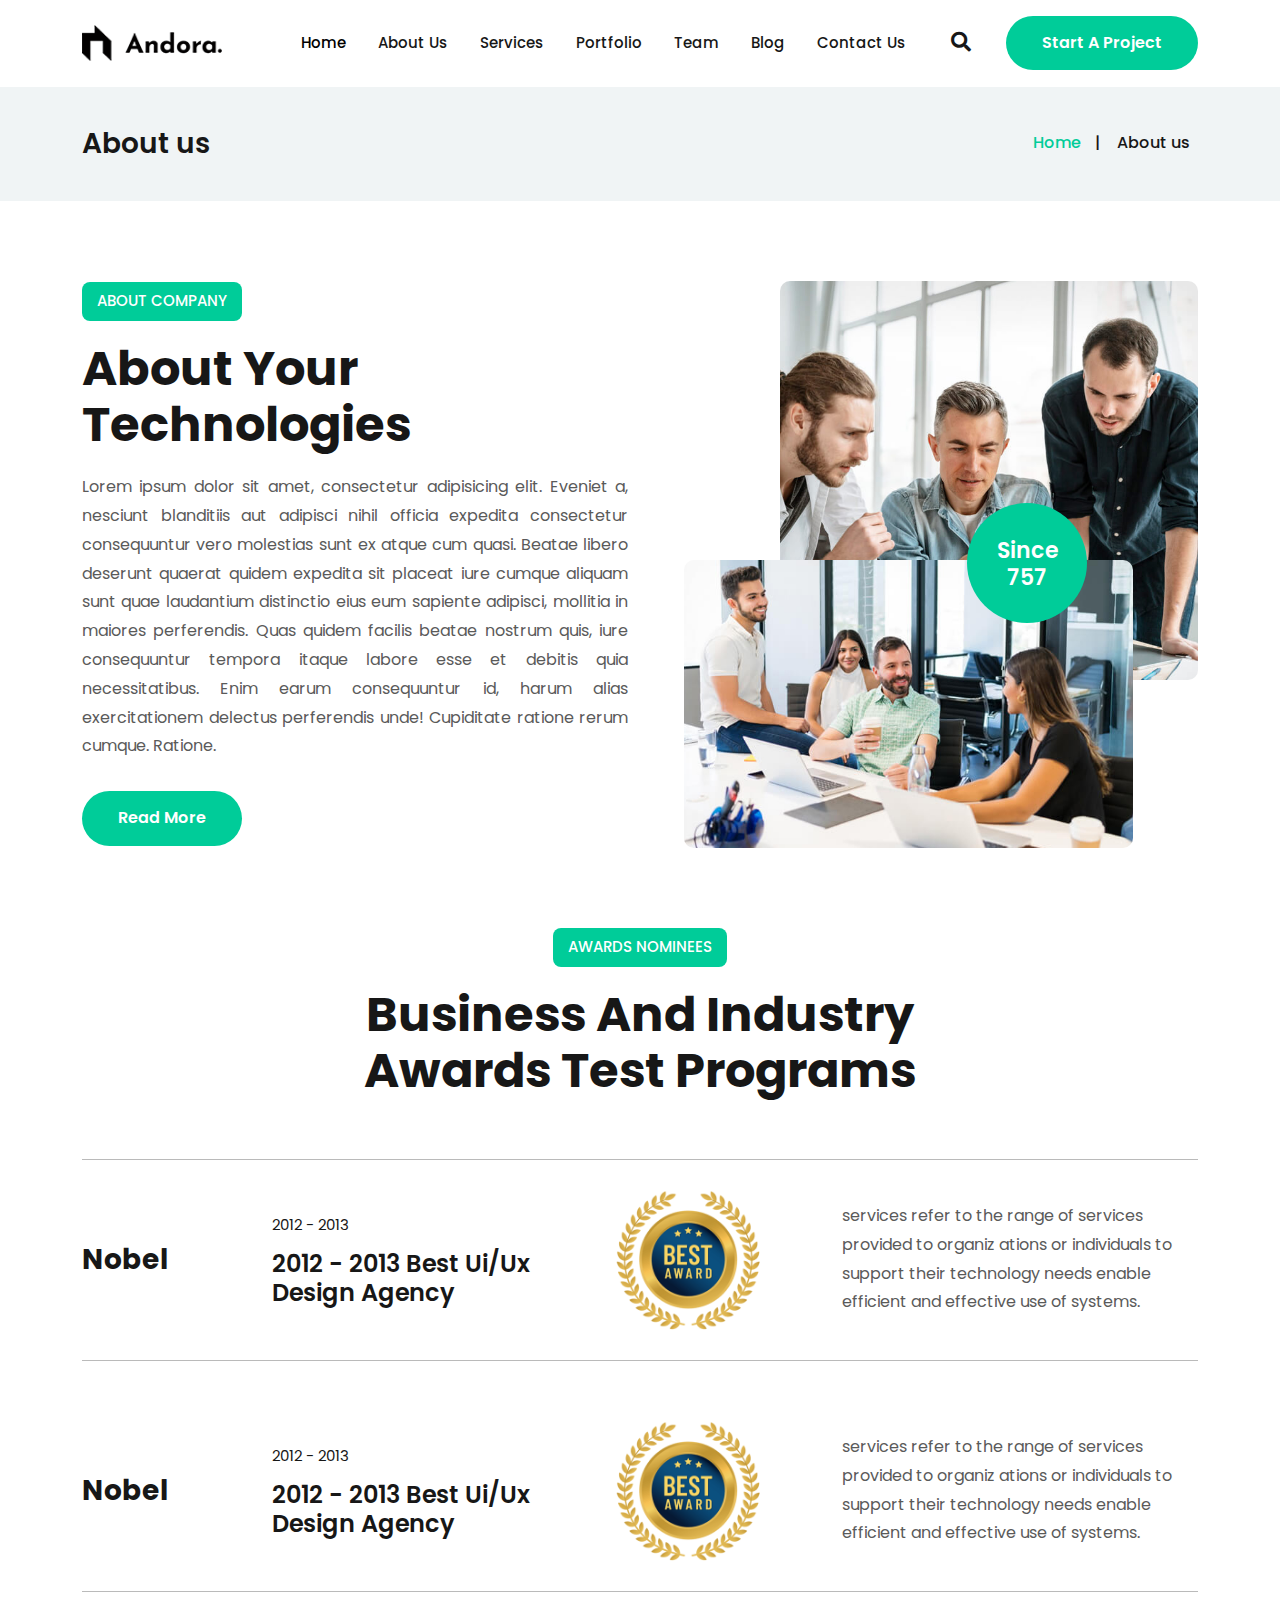
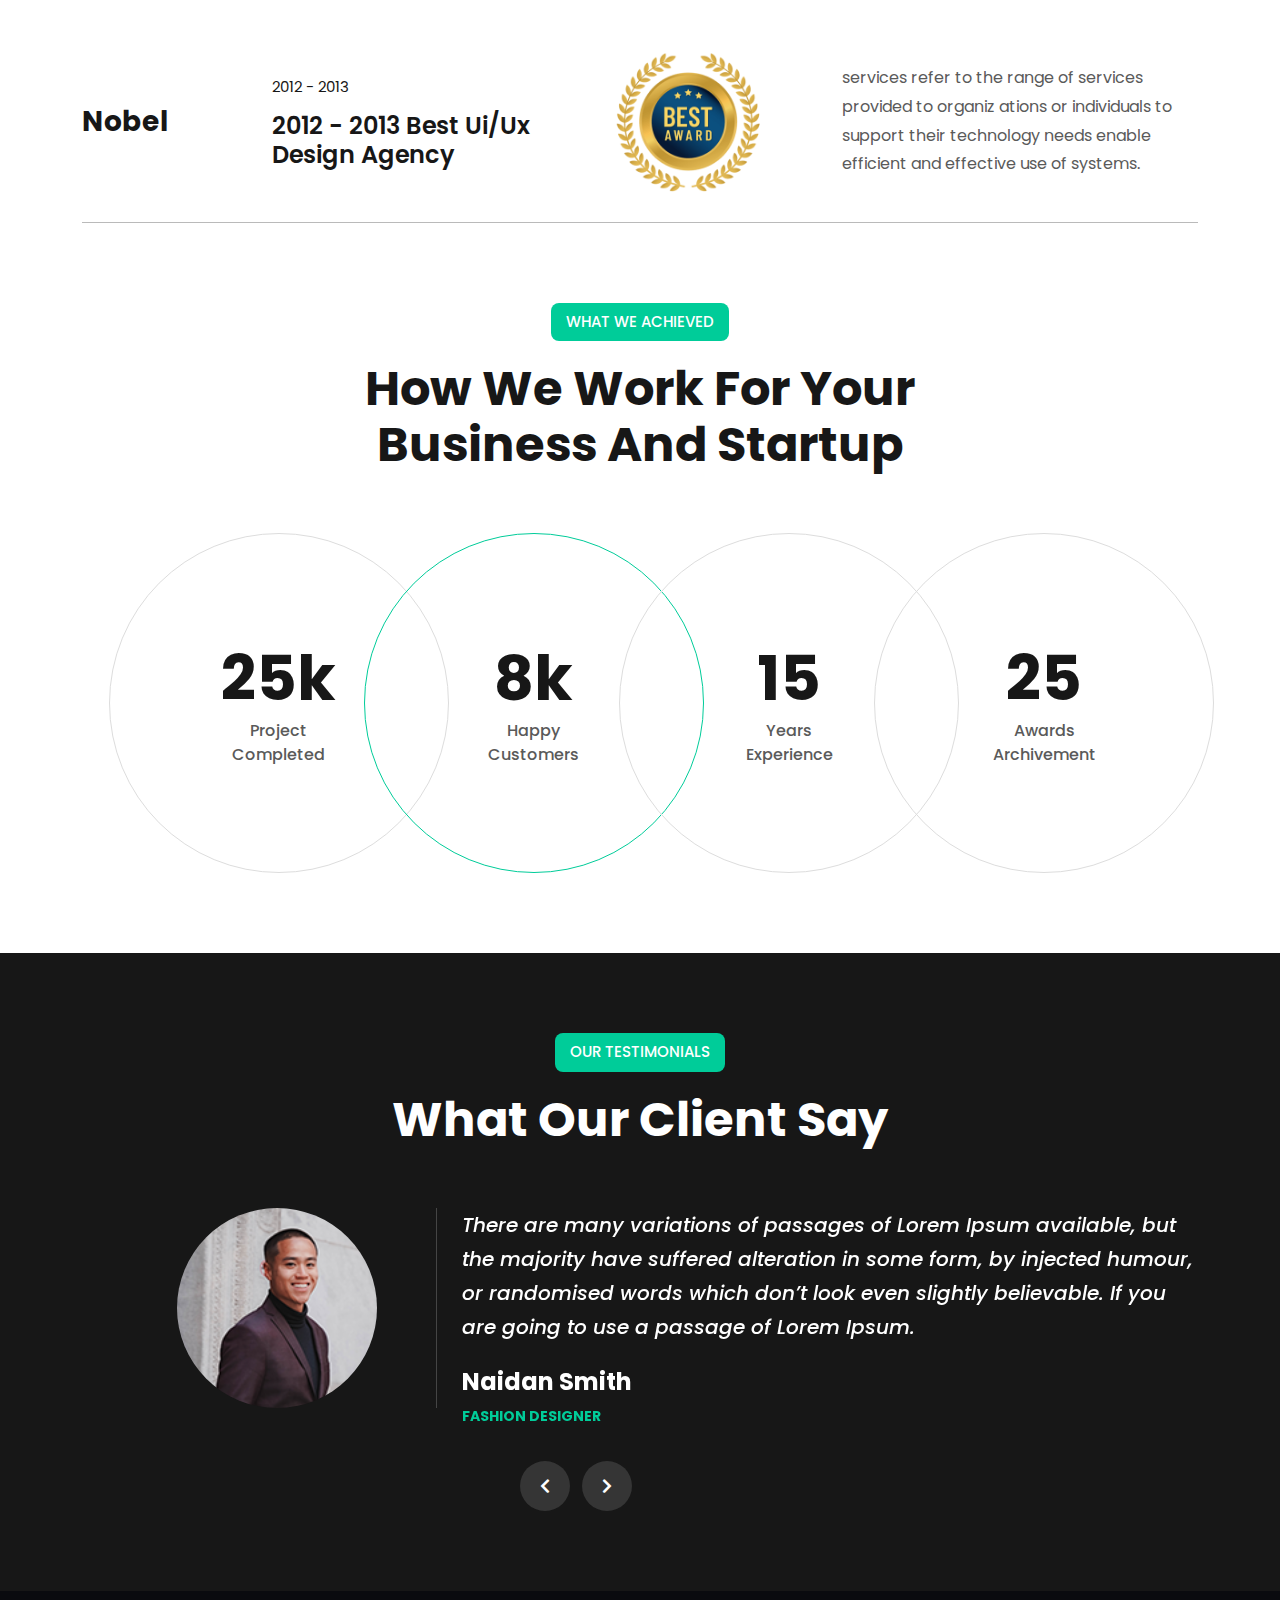
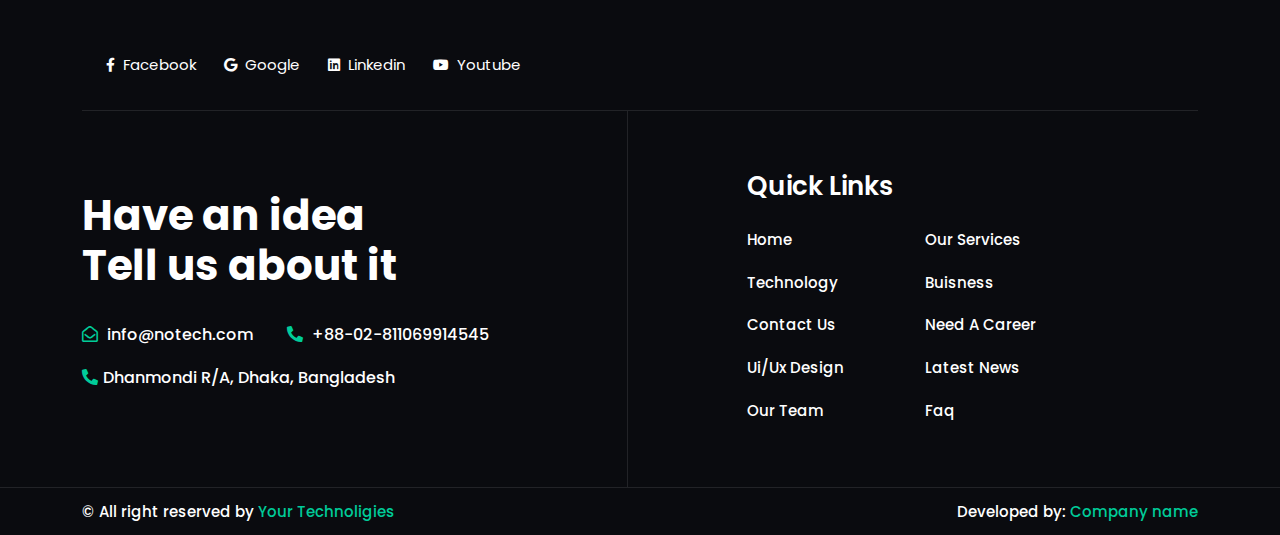
==== about-us.html @ 856876b9 "inner pages" ====
<!doctype html>
<html lang="en">

<head>
  <meta charset="UTF-8">
  <meta http-equiv="X-UA-Compatible" content="IE=edge">
  <title>Software Comapny</title>
  <meta name="description" content="Software Comapny">
  <meta name="viewport" content="width=device-width, initial-scale=1, minimum-scale=1.0">

  <link rel="shortcut icon" type="image/x-icon" href="assets/">
  <!-- Place favicon.ico in the root directory -->

  <!-- CSS here -->
  <link rel="stylesheet" href="assets/css/bootstrap.min.css">
  <link rel="stylesheet" href="assets/fontawsome/css/all.min.css">
  <link rel="stylesheet" href="assets/fontawsome/css/fontawesome.min.css">
  <link rel="stylesheet" href="assets/css/slick.css">
  <link rel="stylesheet" href="assets/css/animate.min.css">
  <link rel="stylesheet" href="assets/css/fonts.css">
  <link rel="stylesheet" href="assets/css/aos.css">
  <link rel="stylesheet" href="assets/css/style.css">
  <link rel="stylesheet" href="assets/css/responsive.css">
</head>

<body>
  <!-- Header area start -->
  <div id="header-fixed-height"></div>
  <header class="header_area" id="sticky-header">
    <nav class="navbar navbar-expand-lg d-none d-xl-block">
      <div class="container">
        <a class="navbar-brand" href="index.html">
          <img src="assets/img/logo.png" alt="logo" width="140">
        </a>
        <button class="navbar-toggler" type="button" data-bs-toggle="collapse" data-bs-target="#navbarSupportedContent"
          aria-controls="navbarSupportedContent" aria-expanded="false" aria-label="Toggle navigation">
          <span class="navbar-toggler-icon"></span>
        </button>
        <div class="collapse navbar-collapse" id="navbarSupportedContent">
          <ul class="navbar-nav ms-auto mb-2 mb-lg-0 me-4">
            <li class="nav-item">
              <a class="nav-link active" aria-current="page" href="index.html">Home</a>
            </li>
            <!-- <li class="nav-item">
              <a class="nav-link" href="#">Pages <i class="fas fa-angle-down"></i></a>
              <ul class="list-unstyled sub-dropdown-menu">
                <li><a href="about.html">About Us</a></li>
                <li><a href="">Our Services</a></li>
                <li><a href="">Our Team</a></li>
                <li><a href="">Our Process</a></li>
                <li>
                  <a href="">Sub Menu <i class="fas fa-angle-right float-end"></i></a>
                  <ul class="list-unstyled sub-dropdown-menu">
                    <li><a href="">Menu One</a></li>
                    <li>
                      <a href="">Menu Two <i class="fas fa-angle-right float-end"></i></a>
                      <ul class="list-unstyled sub-dropdown-menu">
                        <li><a href="">Menu Three</a></li>
                        <li><a href="">Menu Four</a></li>
                      </ul>
                    </li>
                  </ul>
                </li>
                <li><a href="">Pricing Plan</a></li>
                <li><a href="">FAQ</a></li>
                <li><a href="">404</a></li>
              </ul>
            </li> -->
            <li class="nav-item">
              <a class="nav-link" href="about-us.html">About Us</a>
            </li>
            <li class="nav-item">
              <a class="nav-link" href="services.html">Services</a>
            </li>
            <li class="nav-item">
              <a class="nav-link" href="portfolio.html">Portfolio</a>
            </li>
            <li class="nav-item">
              <a class="nav-link" href="team.html">Team</a>
            </li>
            <li class="nav-item">
              <a class="nav-link" href="blog.html">Blog</a>
            </li>
            <li class="nav-item">
              <a class="nav-link" href="contact-us.html">Contact Us</a>
            </li>
          </ul>
          <div class="right-info d-flex align-items-center">
            <div class="search">
              <i class="fas fa-search main-icon"></i>
              <div class="search-field">
                <div class="container position-relative">
                  <form action="#">
                    <div class="input-groups">
                      <input type="text" placeholder="Search...">
                      <button type="submit" class="submit-btn">
                        <i class="fas fa-search sub-icon"></i>
                      </button>
                    </div>
                  </form>
                  <button type="button" class="close-btn">
                    <i class="fas fa-times"></i>
                  </button>
                </div>
              </div>
            </div>
            <a href="contact-us.html" class="common--button mt-0">Start A Project</a>
          </div>
        </div>
      </div>
    </nav>
    <!-- mobile navbar part start -->
    <div class="mobile-menu d-block d-xl-none">
      <div class="mobile-topbar">
        <div class="container">
          <div class="d-flex justify-content-between align-items-center">
            <div class="logo">
              <img src="assets/img/logo.png" alt="logo" width="100">
            </div>
            <div class="bars">
              <i class="fas fa-bars"></i>
            </div>
          </div>
        </div>
      </div>
      <div class="mobile-menu-overlay"></div>
      <div class="mobile-menu-main">
        <div class="close-m-menu"><i class="fas fa-times"></i></div>
        <div class="menu-body">
          <div class="menu-list">
            <ul class="list-unstyled">
              <li class="sub-menu">
                <a href="#">Home</a>
              </li>
              <li class="sub-menu">
                <a href="#">About Us</a>
              </li>
              <li class="sub-menu"><a href="#">Pages <i class="fas fa-sort-down float-end"></i></a>
                <ul class="list-unstyled">
                  <li><a href="">Recipe Menu</a></li>
                  <li><a href="">Reservation Form</a></li>
                  <li><a href="">History</a></li>
                  <li><a href="">Team</a></li>
                  <li><a href="">FAQ</a></li>
                </ul>
              </li>
              <li class="sub-menu"><a href="#">Shop <i class="fas fa-sort-down float-end"></i></a>
                <ul class="list-unstyled">
                  <li><a href="">Shop List</a></li>
                  <li><a href="">Shop Sidebar</a></li>
                  <li><a href="">Shop Details</a></li>
                  <li><a href="">Shop Cart</a></li>
                  <li><a href="">Shop Checkout</a></li>
                </ul>
              </li>
              <li class="sub-menu"><a href="#">Contact</a>
              </li>
            </ul>
          </div>
        </div>
      </div>
    </div>
    <!-- mobile navbar part end -->
  </header>
  <!-- Header area end -->

  <!-- main area start -->
  <main>
    <!-- bread_crumb part start -->
    <section class="bread_crumb">
      <div class="container">
        <div class="faq_content">
          <div class="row">
            <div class="col-md-7 align-self-center">
              <h3>About us</h3>
            </div>
            <div class="col-md-5 align-self-center text-md-end">
              <ul class="list-unstyled">
                <li><a href="index.html">Home</a></li>
                <li>About us</li>
              </ul>
            </div>
          </div>
        </div>
      </div>
    </section>
    <!-- bread_crumb part end -->
    <section class="about_us_page">
      <!-- about part start -->
      <div class="about">
        <div class="container">
          <div class="row">
            <div class="col-lg-6 align-self-center">
              <div class="about--text">
                <span class="common--subtitle">ABOUT COMPANY</span>
                <h2 class="common--title">About Your Technologies

                </h2>
                <p class="about--description">
                  Lorem ipsum dolor sit amet, consectetur adipisicing elit. Eveniet a, nesciunt blanditiis aut adipisci
                  nihil officia expedita consectetur consequuntur vero molestias sunt ex atque cum quasi. Beatae libero
                  deserunt quaerat quidem expedita sit placeat iure cumque aliquam sunt quae laudantium distinctio eius
                  eum sapiente adipisci, mollitia in maiores perferendis. Quas quidem facilis beatae nostrum quis, iure
                  consequuntur tempora itaque labore esse et debitis quia necessitatibus. Enim earum consequuntur id,
                  harum alias exercitationem delectus perferendis unde! Cupiditate ratione rerum cumque. Ratione.
                </p>

                <a href="" class="common--button">Read More</a>
              </div>
            </div>
            <div class="col-lg-6">
              <div class="about--image">
                <div class="about--image--big">
                  <img src="assets/img/about-big-image.jpg" alt="about-big-image" class="img-fluid w-100">
                </div>
                <div class="about--image--sm position-relative">
                  <img src="assets/img/about-sm-image.jpg" alt="about-sm-image" class="img-fluid w-100">
                  <div class="about--since position-absolute">
                    <h4>Since
                      <span class="counter d-block">2021</span></h4>
                  </div>
                </div>
              </div>
            </div>
          </div>
        </div>
      </div>
      <!-- about part end -->

      <!-- awards part start -->
      <div class="awards">
        <div class="container">
          <div class="row">
            <div class="col-lg-7 mx-auto">
              <div class="services--title text-center">
                <span class="common--subtitle">AWARDS NOMINEES
                </span>
                <h2 class="common--title">Business And Industry Awards Test Programs
                </h2>
              </div>
            </div>
          </div>
          <div class="awards--main">
            <div class="awards--item">
              <a href="" class="d-block w-100">
                <div class="row">
                  <div class="col-lg-2 align-self-center">
                    <div class="awards--title">
                      <h3>Nobel</h3>
                    </div>
                  </div>
                  <div class="col-lg-3 align-self-center">
                    <div class="awards--date">
                      <span>2012 - 2013</span>
                      <h4>2012 - 2013
                        Best Ui/Ux Design Agency</h4>
                    </div>
                  </div>
                  <div class="col-lg-3 align-self-center">
                    <div class="awards--logo text-center">
                      <img src="assets/img/aw-1.png" alt="aw-1">
                    </div>
                  </div>
                  <div class="col-lg-4 align-self-center">
                    <div class="awards--description">
                      <p>services refer to the range of services provided to organiz ations or individuals to support
                        their
                        technology needs enable efficient and effective use of systems.</p>
                    </div>
                  </div>
                </div>
              </a>
            </div>
            <div class="awards--item">
              <a href="" class="d-block w-100">
                <div class="row">
                  <div class="col-lg-2 align-self-center">
                    <div class="awards--title">
                      <h3>Nobel</h3>
                    </div>
                  </div>
                  <div class="col-lg-3 align-self-center">
                    <div class="awards--date">
                      <span>2012 - 2013</span>
                      <h4>2012 - 2013
                        Best Ui/Ux Design Agency</h4>
                    </div>
                  </div>
                  <div class="col-lg-3 align-self-center">
                    <div class="awards--logo text-center">
                      <img src="assets/img/aw-1.png" alt="aw-1">
                    </div>
                  </div>
                  <div class="col-lg-4 align-self-center">
                    <div class="awards--description">
                      <p>services refer to the range of services provided to organiz ations or individuals to support
                        their
                        technology needs enable efficient and effective use of systems.</p>
                    </div>
                  </div>
                </div>
              </a>
            </div>
            <div class="awards--item">
              <a href="" class="d-block w-100">
                <div class="row">
                  <div class="col-lg-2 align-self-center">
                    <div class="awards--title">
                      <h3>Nobel</h3>
                    </div>
                  </div>
                  <div class="col-lg-3 align-self-center">
                    <div class="awards--date">
                      <span>2012 - 2013</span>
                      <h4>2012 - 2013
                        Best Ui/Ux Design Agency</h4>
                    </div>
                  </div>
                  <div class="col-lg-3 align-self-center">
                    <div class="awards--logo text-center">
                      <img src="assets/img/aw-1.png" alt="aw-1">
                    </div>
                  </div>
                  <div class="col-lg-4 align-self-center">
                    <div class="awards--description">
                      <p>services refer to the range of services provided to organiz ations or individuals to support
                        their
                        technology needs enable efficient and effective use of systems.</p>
                    </div>
                  </div>
                </div>
              </a>
            </div>
          </div>
        </div>
      </div>
      <!-- awards part end -->
      <!-- achievement part start -->
      <div class="achievement">
        <div class="container">
          <div class="row">
            <div class="col-lg-8 mx-auto">
              <div class="services--title text-center">
                <span class="common--subtitle">WHAT WE ACHIEVED
                </span>
                <h2 class="common--title">How We Work For Your Business And Startup
                </h2>
              </div>
            </div>
          </div>
          <div class="achievement--main">
            <div class="row">
              <div class="col-lg-11 mx-auto">
                <div class="row g-0">
                  <div class="col-lg-3">
                    <div class="achievement--item text-center">
                      <h3><span class="counter">25</span>k</h3>
                      <p class="text-center">
                        Project <span class="d-block">Completed</span>
                      </p>
                    </div>
                  </div>
                  <div class="col-lg-3">
                    <div class="achievement--item achievement--item--2 text-center">
                      <h3><span class="counter">8</span>k</h3>
                      <p class="text-center">
                        Happy <span class="d-block">Customers</span>
                      </p>
                    </div>
                  </div>
                  <div class="col-lg-3">
                    <div class="achievement--item text-center">
                      <h3><span class="counter">15</span></h3>
                      <p class="text-center">
                        Years <span class="d-block">Experience</span>
                      </p>
                    </div>
                  </div>
                  <div class="col-lg-3">
                    <div class="achievement--item text-center">
                      <h3><span class="counter">25</span></h3>
                      <p class="text-center">
                        Awards <span class="d-block">Archivement</span>
                      </p>
                    </div>
                  </div>
                </div>
              </div>
            </div>
          </div>
        </div>
      </div>
      <!-- achievement part end -->
      <!-- testimonial part start -->
      <div class="testimonial">
        <div class="testimonial--bg">
          <div class="container">
            <div class="row">
              <div class="col-lg-8 mx-auto">
                <div class="services--title text-center">
                  <span class="common--subtitle">OUR TESTIMONIALS
                  </span>
                  <h2 class="common--title text-white">What Our Client Say
                  </h2>
                </div>
              </div>
            </div>
            <div class="testimonial--main">
              <div class="testimonial--slider">
                <div class="slider--item">
                  <div class="row">
                    <div class="col-lg-3 ms-auto">
                      <div class="testimonial--image">
                        <img src="assets/img/testi-2.png" alt="testi-2" class="img-fluid w-100">
                      </div>
                    </div>
                    <div class="col-lg-8">
                      <div class="testimonial--text">
                        <p>There are many variations of passages of Lorem Ipsum available, but the majority have
                          suffered
                          alteration in some form, by injected humour, or randomised words which don’t look even
                          slightly
                          believable. If you are going to use a passage of Lorem Ipsum.</p>
                        <h4>Naidan Smith</h4>
                        <span>FASHION DESIGNER</span>
                      </div>
                    </div>
                  </div>
                </div>
                <div class="slider--item">
                  <div class="row">
                    <div class="col-lg-3 ms-auto">
                      <div class="testimonial--image">
                        <img src="assets/img/testi-2.png" alt="testi-2" class="img-fluid w-100">
                      </div>
                    </div>
                    <div class="col-lg-8">
                      <div class="testimonial--text">
                        <p>There are many variations of passages of Lorem Ipsum available, but the majority have
                          suffered
                          alteration in some form, by injected humour, or randomised words which don’t look even
                          slightly
                          believable. If you are going to use a passage of Lorem Ipsum.</p>
                        <h4>Naidan Smith</h4>
                        <span>FASHION DESIGNER</span>
                      </div>
                    </div>
                  </div>
                </div>
              </div>
            </div>
          </div>
        </div>
      </div>
      <!-- testimonial part end -->

    </section>
  </main>
  <!-- main area end -->

  <!-- scroll top area start -->
  <button class="scroll-to-top">
    <i class="fas fa-angle-up"></i>
  </button>
  <!-- scroll top area end -->
  <a id="button"><i class="fas fa-angle-up"></i></a>

  <!-- footer area start -->
  <footer>
    <div class="footer--bg">
      <div class="container">
        <div class="footer--top">
          <div class="row">
            <div class="col-lg-12 align-self-center">
              <div class="social--links text-start">
                <ul>
                  <li><a href=""><i class="fab fa-facebook-f"></i> Facebook</a></li>
                  <li><a href=""><i class="fab fa-google"></i> Google</a></li>
                  <li><a href=""><i class="fab fa-linkedin"></i> Linkedin</a></li>
                  <li><a href=""><i class="fab fa-youtube"></i> Youtube</a></li>
                </ul>
              </div>
            </div>
          </div>
        </div>
        <div class="footer--main--content">
          <div class="row">
            <div class="col-lg-6">
              <div class="footer--about">
                <h4>Have an idea
                </h4>
                <h4>Tell us about it</h4>
                <ul class="list-unstyled">
                  <li><a href="mailto:Info@Peacefulqode.com"><i class="far fa-envelope-open"></i>
                      info@notech.com</a></li>
                  <li>
                    <a href="tel:+88-02-8110699"><i class="fas fa-phone-alt"></i> +88-02-811069914545</a>
                  </li>
                  <li>
                    <i class="fas fa-phone-alt"></i>Dhanmondi R/A, Dhaka, Bangladesh
                  </li>
                </ul>
              </div>
            </div>
            <div class="col-lg-4 mx-auto">
              <div class="footer--links">
                <h4 class="footer--title">Quick Links</h4>
                <ul class="list-unstyled">
                  <li><a href="">Home</a></li>
                  <li><a href="">Our Services</a></li>
                  <li><a href="">Technology</a></li>
                  <li><a href="">Buisness</a></li>
                  <li><a href="">Contact Us</a></li>
                  <li><a href="">Need A Career</a></li>
                  <li><a href="">Ui/Ux Design</a></li>
                  <li><a href="">Latest News</a></li>
                  <li><a href="">Our Team</a></li>
                  <li><a href="">Faq</a></li>
                </ul>
              </div>
            </div>
          </div>
        </div>

      </div>
      <div class="footer--btm">
        <div class="container">
          <div class="row">
            <div class="col-lg-6">
              <div class="text">
                <p>&copy; All right reserved by <a href="">Your Technoligies</a>
                </p>
              </div>
            </div>
            <div class="col-lg-6">
              <div class="text text-end">
                <p>Developed by: <a href="">Company name</a>
                </p>
              </div>
            </div>
          </div>
        </div>
      </div>
    </div>
  </footer>
  <!-- footer area end -->

  <!-- JS here -->
  <script src="assets/js/vendor/jquery-1.12.4.min.js"></script>
  <script src="assets/js/bootstrap.bundle.min.js"></script>
  <script src="assets/js/slick.min.js"></script>
  <script src="assets/js/aos.js"></script>
  <script src="assets/js/slick-animation.min.js"></script>
  <script src="assets/js/jquery.counterup.min.js"></script>
  <script src="assets/js/waypoints.min.js"></script>
  <script src="assets/js/anime.min.js"></script>
  <script src="assets/js/script.js"></script>
</body>

</html>
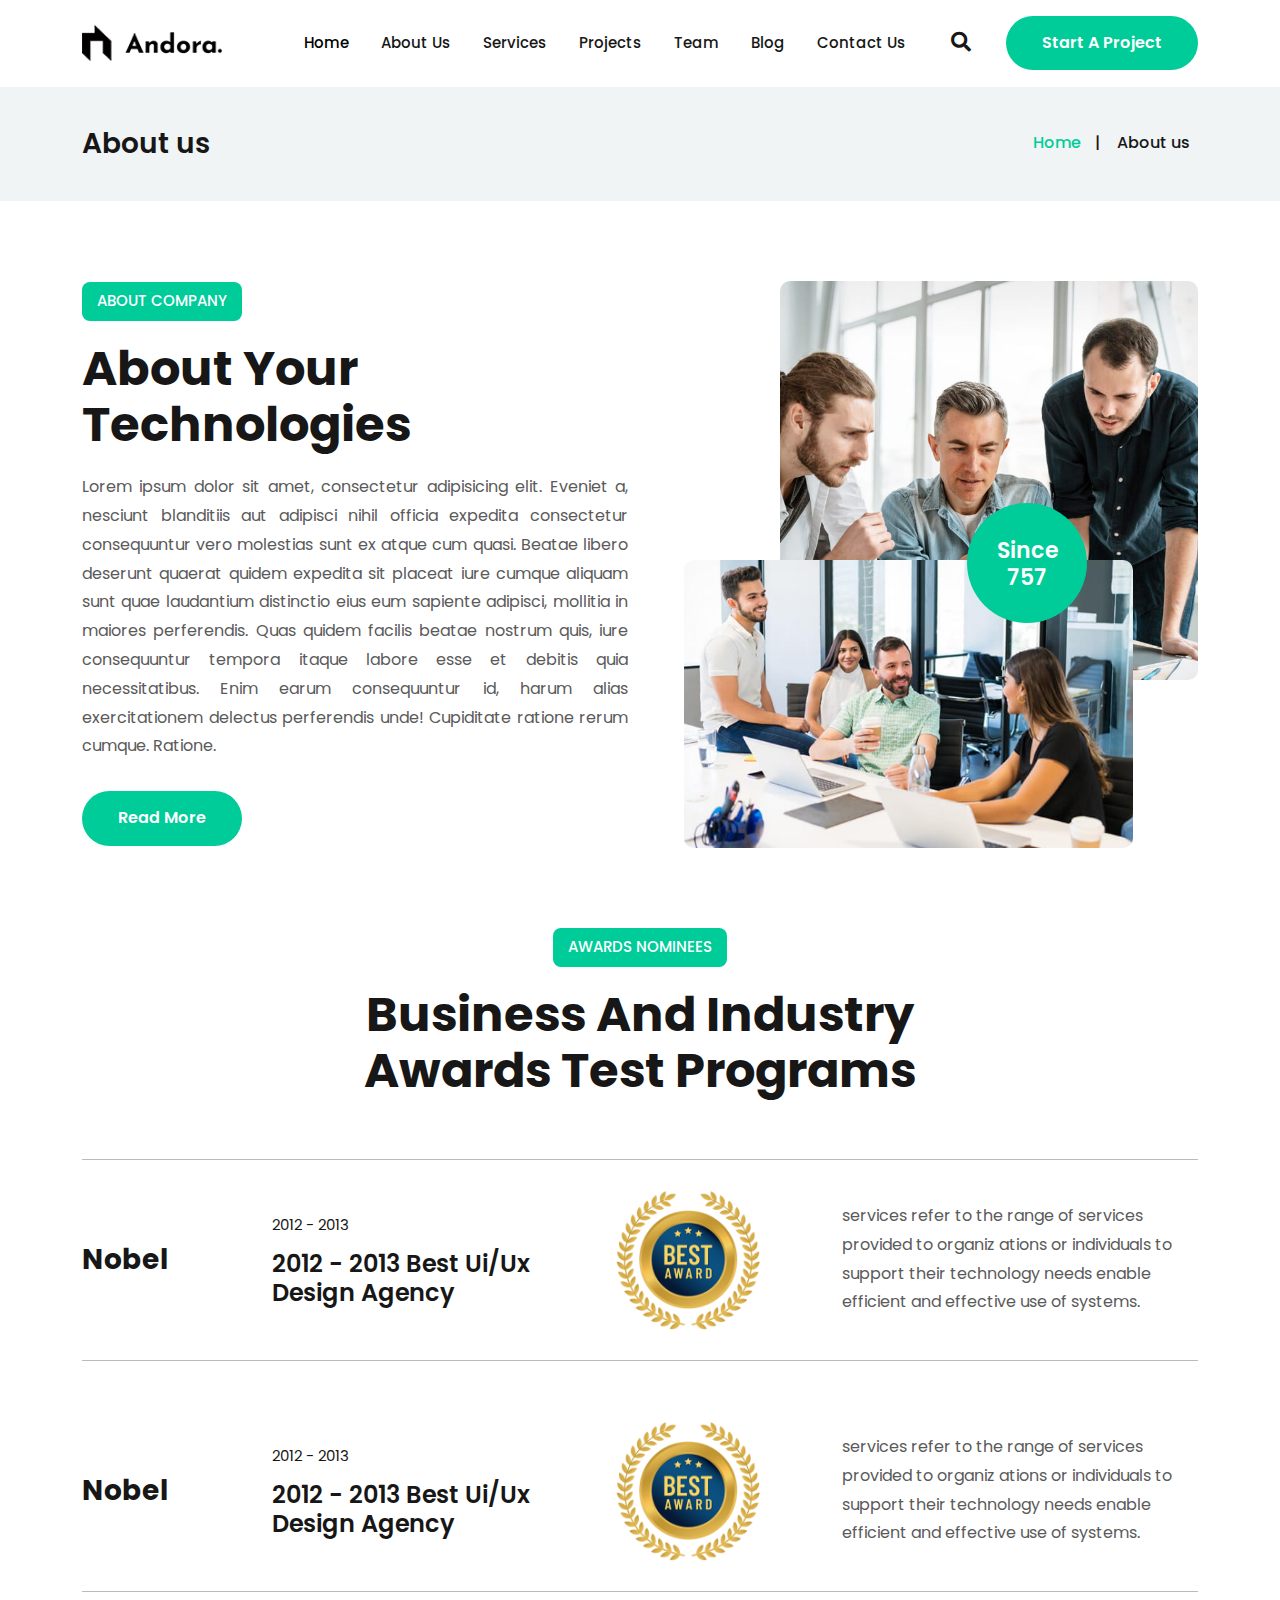
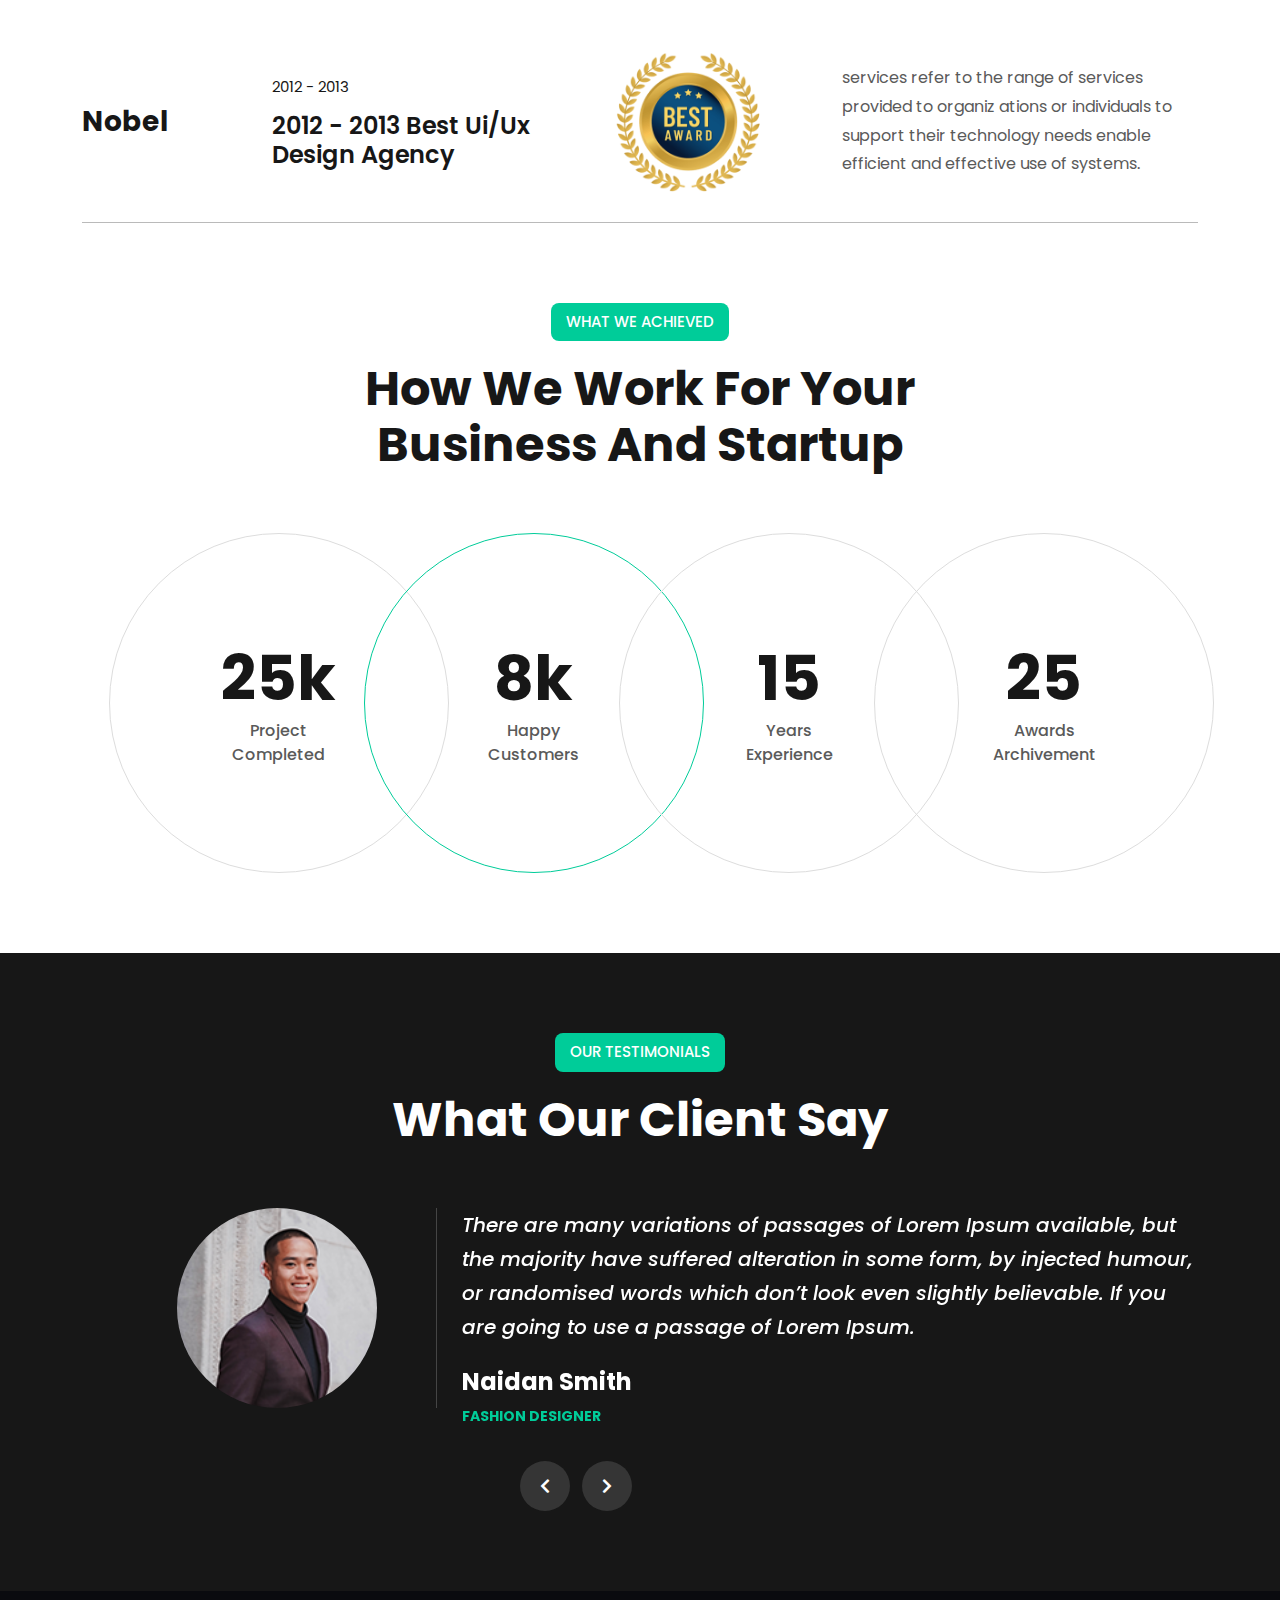
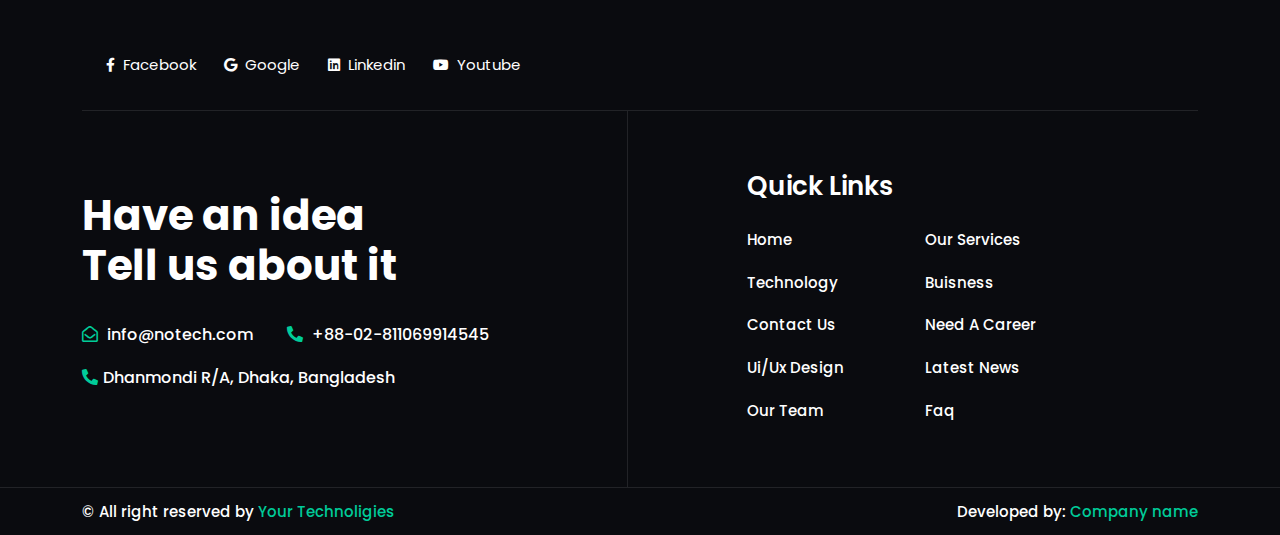
==== commit 832d927b: "R" ====
--- a/about-us.html
+++ b/about-us.html
@@ -73,7 +73,7 @@
               <a class="nav-link" href="services.html">Services</a>
             </li>
             <li class="nav-item">
-              <a class="nav-link" href="portfolio.html">Portfolio</a>
+              <a class="nav-link" href="projects.html">Projects</a>
             </li>
             <li class="nav-item">
               <a class="nav-link" href="team.html">Team</a>
--- a/assets/css/style.css
+++ b/assets/css/style.css
@@ -251,6 +251,7 @@
 	color: var(--black);
 	transition: all 0.3s ease 0s;
 	line-height: 86px;
+	text-transform: capitalize;
 }
 
 nav .container .navbar-nav li a:hover {
@@ -658,7 +659,7 @@
 }
 
 .banner .banner--item .banner--overlay .banner--content {
-	padding: 340px 0;
+	padding: 248px 0;
 }
 
 .banner .banner--item .banner--overlay .banner--content .banner--title {
@@ -1448,12 +1449,16 @@
 	width: 5px;
 	height: 5px;
 	border-radius: 50%;
-	background-color: #929292;
+	background-color: var(--background);
 	content: "";
 }
 
 .news--item .news--text .dates ul li {
-	color: #515151;
+	color: var(--black);
+}
+
+.news--item .news--text .dates ul li a {
+	color: var(--black);
 }
 
 .news--item .news--text .dates ul li:first-child::before {
@@ -1477,7 +1482,7 @@
 }
 
 .news--item .news--text .learn--more {
-	border-top: 1px solid #ddd;
+	border-top: 1px solid var(--border);
 	padding-top: 24px;
 }
 
@@ -2105,9 +2110,10 @@
 }
 
 /* team area */
-.our_team{
+.our_team {
 	margin-top: 80px;
 }
+
 .team_member_item {
 	height: 434px;
 	overflow: hidden;
@@ -2158,9 +2164,10 @@
 }
 
 /* about us page area */
-.about_us_page{
+.about_us_page {
 	margin-bottom: -80px;
 }
+
 /*=============================
 	Footer area end
 ===============================*/
@@ -2346,4 +2353,74 @@
 	bottom: 30px;
 }
 
-/* back to top button end */+/* back to top button end */
+/* projects list area start */
+.projects_list_area {
+	padding-top: 80px;
+}
+
+.projects_list_area .nav-link {
+	display: inline-block;
+	padding: 12px 24px;
+	font-size: 15px;
+	font-weight: 600;
+	background: var(--white);
+	color: var(--black);
+	border-radius: 3px;
+	margin: 0 5px;
+	cursor: pointer;
+	box-shadow: 0 2px 3px 2px #e3e3e3;
+	position: relative;
+}
+
+.projects_list_area .nav-link::after {
+	position: absolute;
+	bottom: -8px;
+	left: 50%;
+	transform: translateX(-50%) rotate(45deg);
+	width: 16px;
+	height: 16px;
+	background-color: transparent;
+	content: "";
+}
+
+.projects_list_area .nav-link.active {
+	background: var(--primary) !important;
+}
+
+.projects_list_area .nav-link.active::after {
+	background: var(--primary);
+}
+
+.projects_list_area .project_item {
+	box-shadow: 0 1px 4px #dbdbdb;
+	background: #fff;
+	padding: 10px;
+	width: 100%;
+}
+
+.projects_list_area .project_item .image {
+	overflow: hidden;
+}
+
+.projects_list_area .project_item .image img {
+	transition: var(--transision);
+}
+
+.projects_list_area .project_item .text {
+	padding: 24px 0;
+	padding-bottom: 15px;
+}
+
+.projects_list_area .project_item .text .title {
+	font-size: 20px;
+	font-weight: 600;
+	color: var(--black);
+	line-height: 32px;
+}
+
+.projects_list_area .project_item:hover .image img {
+	transform: scale(1.1);
+}
+
+/* projects list area end */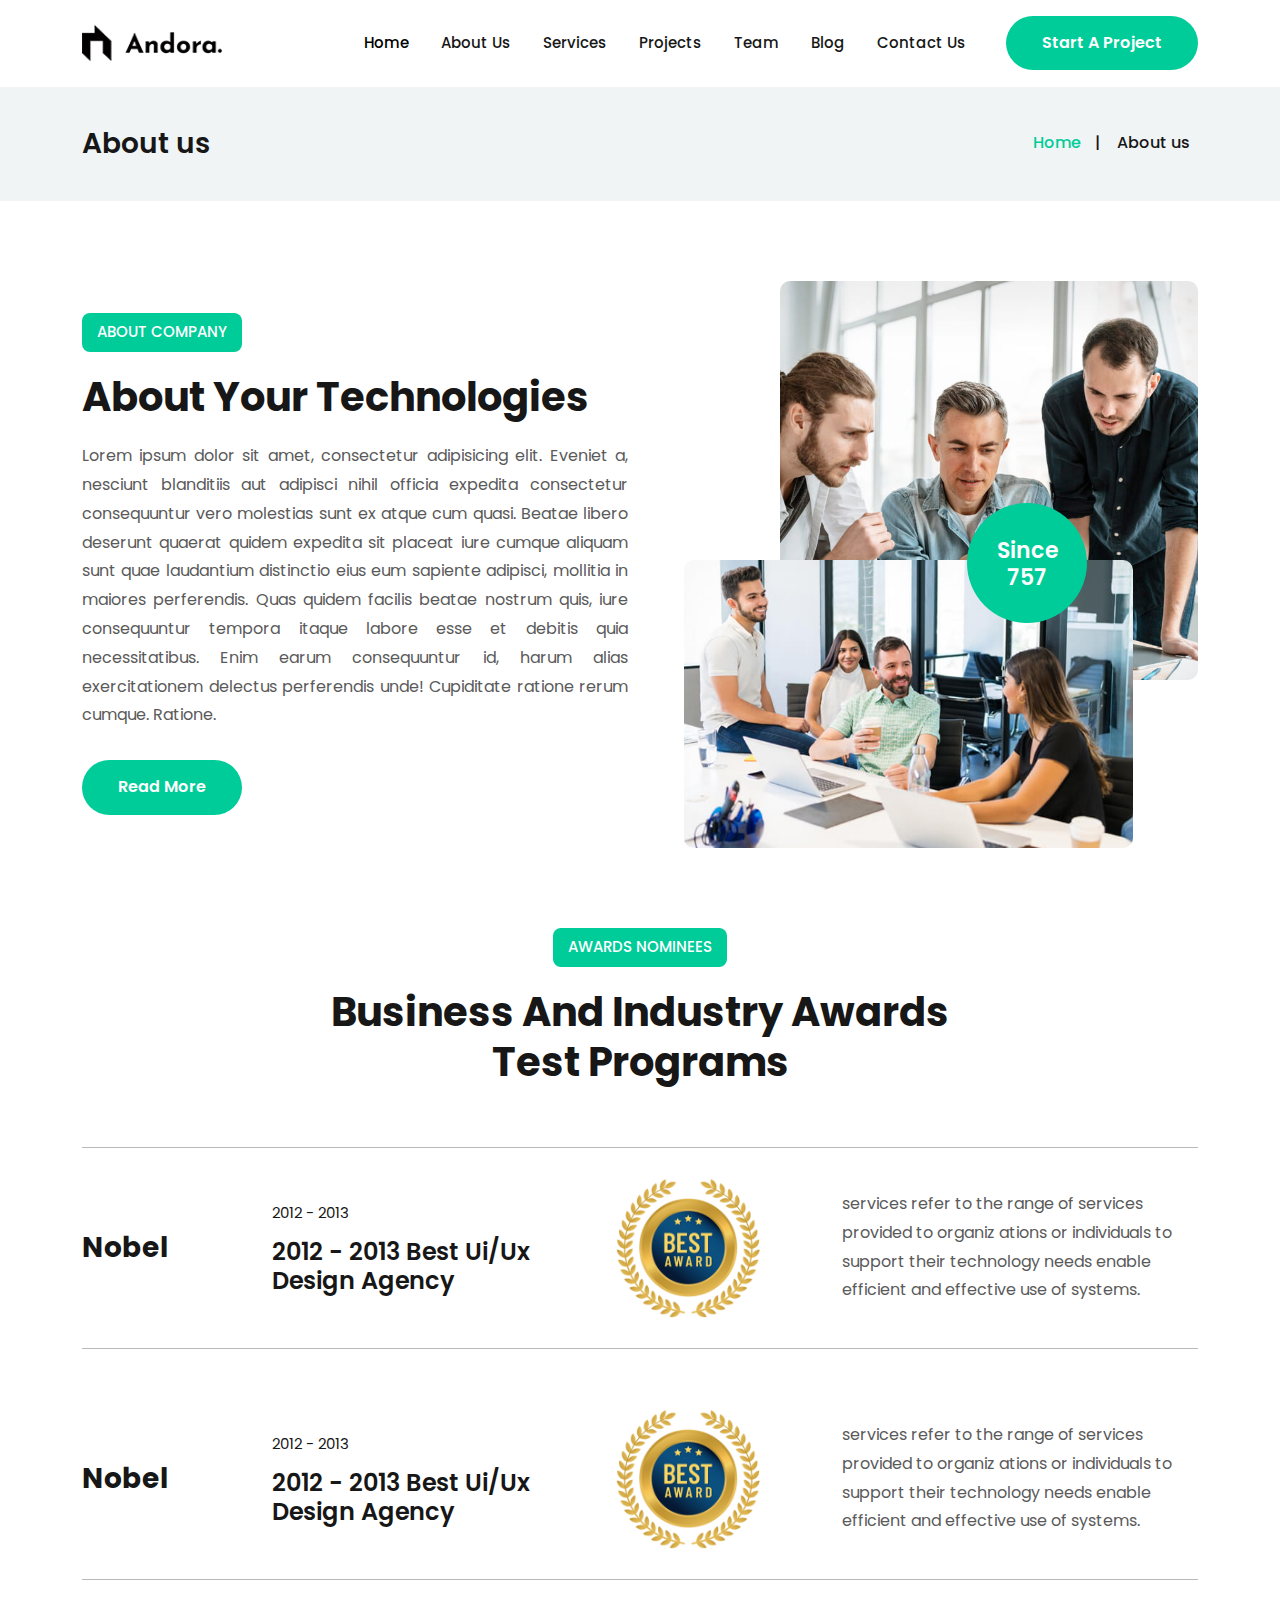
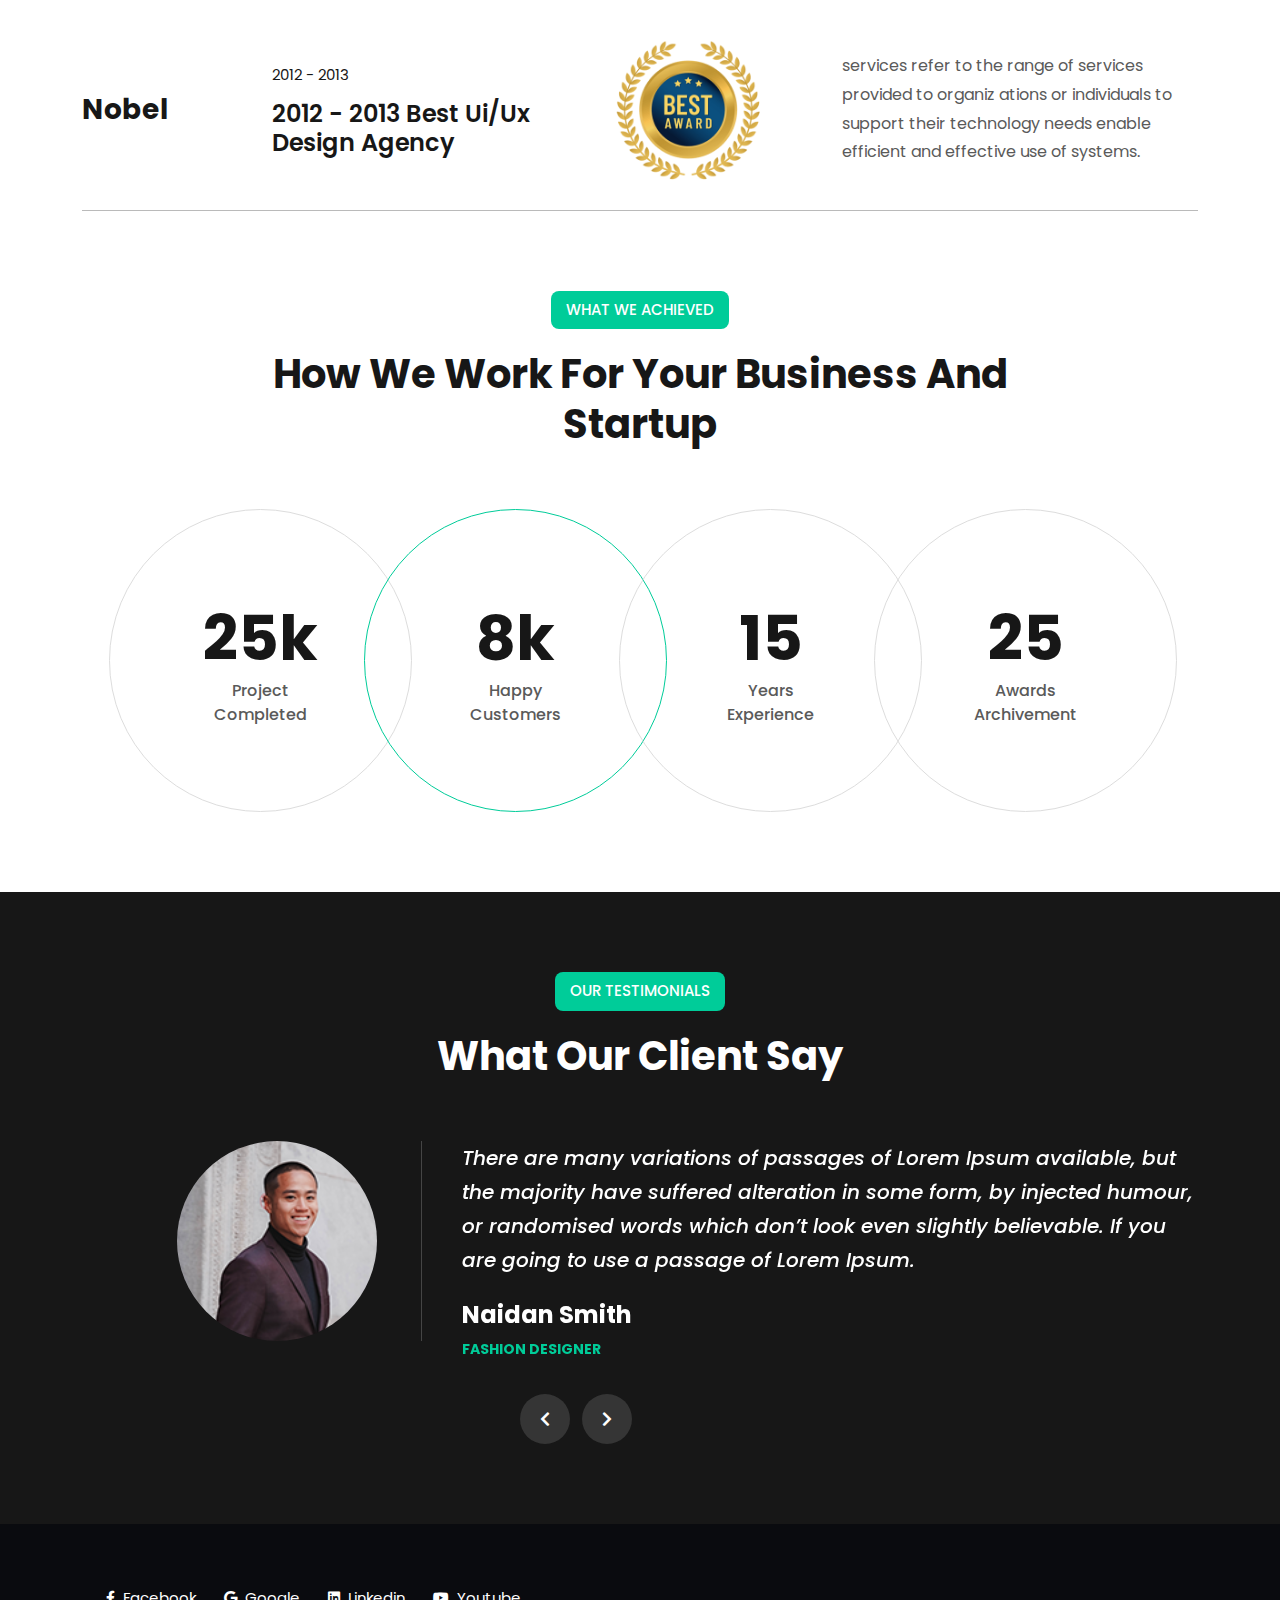
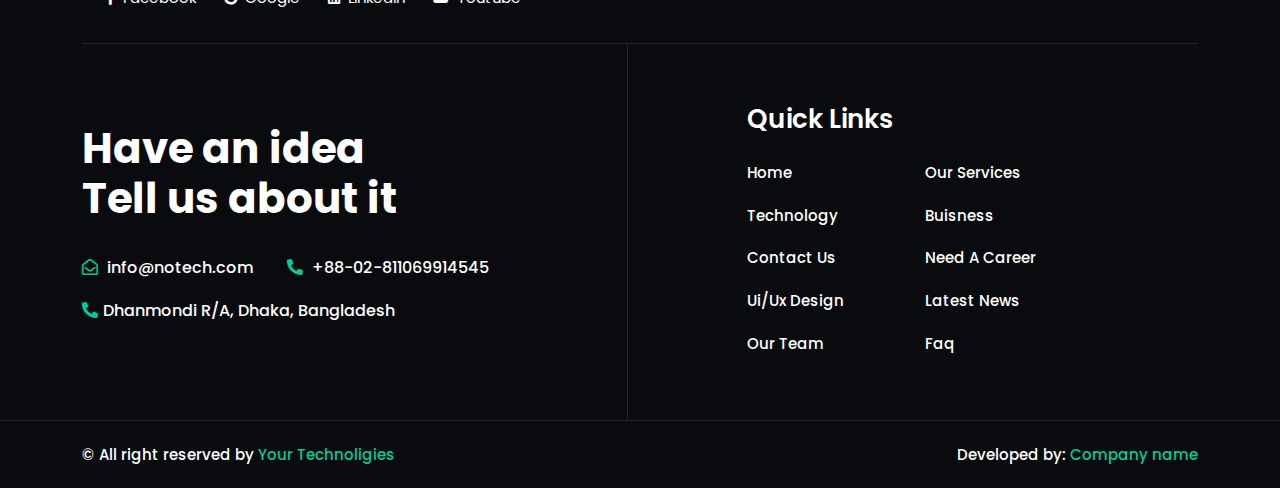
==== commit f37a4aed: "r" ====
--- a/about-us.html
+++ b/about-us.html
@@ -73,7 +73,7 @@
               <a class="nav-link" href="services.html">Services</a>
             </li>
             <li class="nav-item">
-              <a class="nav-link" href="projects.html">Projects</a>
+              <a class="nav-link" href="projects.html">projects</a>
             </li>
             <li class="nav-item">
               <a class="nav-link" href="team.html">Team</a>
@@ -86,7 +86,7 @@
             </li>
           </ul>
           <div class="right-info d-flex align-items-center">
-            <div class="search">
+            <!-- <div class="search">
               <i class="fas fa-search main-icon"></i>
               <div class="search-field">
                 <div class="container position-relative">
@@ -103,19 +103,19 @@
                   </button>
                 </div>
               </div>
-            </div>
+            </div> -->
             <a href="contact-us.html" class="common--button mt-0">Start A Project</a>
           </div>
         </div>
       </div>
     </nav>
     <!-- mobile navbar part start -->
-    <div class="mobile-menu d-block d-xl-none">
+    <div class="mobile-menu-area d-block d-xl-none">
       <div class="mobile-topbar">
         <div class="container">
           <div class="d-flex justify-content-between align-items-center">
             <div class="logo">
-              <img src="assets/img/logo.png" alt="logo" width="100">
+              <a href="index-2.html"><img src="assets/img/logo.png" alt="logo"></a>
             </div>
             <div class="bars">
               <i class="fas fa-bars"></i>
@@ -125,39 +125,49 @@
       </div>
       <div class="mobile-menu-overlay"></div>
       <div class="mobile-menu-main">
-        <div class="close-m-menu"><i class="fas fa-times"></i></div>
+        <div class="logo">
+          <a href="index.html"><img src="assets/img/logo.png" alt="logo"></a>
+        </div>
+        <div class="close-mobile-menu"><i class="fas fa-times"></i></div>
         <div class="menu-body">
           <div class="menu-list">
             <ul class="list-unstyled">
-              <li class="sub-menu">
-                <a href="#">Home</a>
-              </li>
-              <li class="sub-menu">
-                <a href="#">About Us</a>
-              </li>
-              <li class="sub-menu"><a href="#">Pages <i class="fas fa-sort-down float-end"></i></a>
-                <ul class="list-unstyled">
-                  <li><a href="">Recipe Menu</a></li>
-                  <li><a href="">Reservation Form</a></li>
-                  <li><a href="">History</a></li>
-                  <li><a href="">Team</a></li>
-                  <li><a href="">FAQ</a></li>
-                </ul>
-              </li>
-              <li class="sub-menu"><a href="#">Shop <i class="fas fa-sort-down float-end"></i></a>
-                <ul class="list-unstyled">
-                  <li><a href="">Shop List</a></li>
-                  <li><a href="">Shop Sidebar</a></li>
-                  <li><a href="">Shop Details</a></li>
-                  <li><a href="">Shop Cart</a></li>
-                  <li><a href="">Shop Checkout</a></li>
-                </ul>
-              </li>
-              <li class="sub-menu"><a href="#">Contact</a>
+              <li class="sub-mobile-menu">
+                <a href="index.html">Home </a>
+              </li>
+              <li class="sub-mobile-menu">
+                <a href="about-us.html">About Us</a>
+              </li>
+              <li class="sub-mobile-menu">
+                <a href="services.html">Services</a>
+              </li>
+              <li class="sub-mobile-menu">
+                <a href="projects.html">Projects</a>
+              </li>
+              <li class="sub-mobile-menu">
+                <a href="team.html">Team</a>
+              </li>
+              <li class="sub-mobile-menu">
+                <a href="blog.html">Blog</a>
+              </li>
+              <li class="sub-mobile-menu">
+                <a href="contact-us.html">Contact Us</a>
               </li>
             </ul>
           </div>
         </div>
+        <!-- <div class="social-icon">
+          <ul class="list-unstyled">
+            <li><a href="#"><i class="fab fa-facebook-f"></i></a></li>
+            <li><a href="#"><i class="fab fa-twitter"></i></a></li>
+            <li><a href="#"><i class="fab fa-linkedin-in"></i></a></li>
+            <li><a href="#"><i class="fab fa-instagram"></i></a></li>
+            <li><a href="#"><i class="fab fa-pinterest-p"></i></a></li>
+          </ul>
+        </div>
+        <div class="mobile-menu-action-btn pt-2">
+          <a href="" class="uppercase">Contact Me <i class="fas fa-arrow-right"></i></a>
+        </div> -->
       </div>
     </div>
     <!-- mobile navbar part end -->
--- a/assets/css/style.css
+++ b/assets/css/style.css
@@ -646,7 +646,7 @@
 /* banner area */
 
 .banner .banner--item {
-	height: 91vh;
+	/* height: calc(100vh - 87px); */
 	background-position: center !important;
 	background-size: cover !important;
 	background-repeat: no-repeat !important;
@@ -2274,7 +2274,7 @@
 
 footer .footer--bg .footer--btm {
 	border-top: 1px solid rgba(255, 255, 255, 0.1);
-	padding: 10px 0;
+	padding: 20px 0;
 }
 
 footer .footer--bg .footer--btm .text p {
--- a/assets/css/responsive.css
+++ b/assets/css/responsive.css
@@ -1,25 +1,200 @@
-@media (min-width: 576px) and (max-width: 767.98px) {
+@media (max-width:1399.98px) {
+  .banner .banner--item .banner--overlay .banner--content .banner--title {
+    font-size: 58px;
+    line-height: 74px;
+  }
+
+  .banner .banner--item .banner--overlay .banner--content {
+    padding: 196px 0;
+  }
+
+  .common--title {
+    font-size: 40px;
+    line-height: 50px;
+  }
+
+  .achievement .achievement--main .achievement--item {
+    width: 303px;
+    height: 303px;
+    padding: 89px;
+  }
+
+  .services .services--bg .services--main .nav-pills .nav-link .service--item .service--descriptoin {
+    max-width: 477px;
+  }
+
+  .testimonial .testimonial--bg .testimonial--main .testimonial--image::before {
+    right: -45px;
+  }
+}
+
+@media (max-width:1199.98px) {
+  .banner .banner--item .banner--overlay .banner--content .banner--title {
+    font-size: 46px;
+    line-height: 66px;
+  }
+
+  .common--title {
+    font-size: 32px;
+    line-height: 46px;
+  }
+
+  .services .services--bg .services--main .nav-pills .nav-link .service--item .service--descriptoin {
+    max-width: 393px;
+  }
+
   p {
     font-size: 15px;
-    line-height: 26px; }
+    line-height: 24px;
+  }
+
+  .projects .projects--main .projects--item .projects--image .projects--text .projects--title {
+    font-size: 20px;
+  }
+
+  .awards .awards--main .awards--item .awards--date h4 {
+    font-size: 18px;
+    line-height: 28px;
+  }
+
+  .achievement .achievement--main .achievement--item {
+    width: 262px;
+    height: 262px;
+    padding: 63px;
+  }
+
+  .achievement .achievement--main .achievement--item h3 {
+    font-size: 52px;
+  }
+
+  .testimonial .testimonial--bg .testimonial--main .testimonial--text p {
+    font-size: 16px;
+    line-height: 28px;
+  }
+
+  .testimonial .testimonial--bg .testimonial--main .testimonial--text h4 {
+    font-size: 21px;
+  }
+
+  .testimonial .testimonial--bg .testimonial--main .testimonial--image::before {
+    display: none;
+  }
+
+  .pricing--plan .pricing--plan--main .pricing--plan--item {
+    padding: 40px 30px;
+    min-height: unset;
+  }
+
+  .pricing--plan .pricing--plan--main .pricing--plan--item .prices .total--price {
+    font-size: 34px;
+    font-weight: 700;
+  }
+
+  .pricing--plan .pricing--plan--main .pricing--plan--item .prices {
+    margin-top: 36px;
+    margin-left: 10px;
+  }
+
+  .pricing--plan .pricing--plan--main .pricing--plan--item .best--price {
+    font-size: 13px;
+    padding: 2px 10px;
+    top: 20px;
+    left: -48px;
+  }
+
+  .pricing--plan .pricing--plan--main .pricing--plan--item .list-info ul li {
+    font-size: 13px;
+  }
+}
+
+@media (max-width:991.98px) {
+  .about .about--image {
+    margin-top: 40px;
+  }
+
+  .about .about--image .about--image--big {
+    margin-left: 0;
+  }
+
+  .services .services--bg .services--main .service--image::before {
+    display: none;
+  }
+
+  .services .services--bg .services--main .service--image {
+    width: 400px;
+    margin: 0 auto;
+    margin-bottom: 40px;
+  }
+
+  .services .services--bg .services--main .nav-pills .nav-link .service--item .service--descriptoin {
+    max-width: 593px;
+  }
+
+  .projects .projects--main .projects--item {
+    margin: 0;
+  }
+
+  .projects .projects--main .projects--item .projects--image .projects--text {
+    padding: 24px;
+    padding-bottom: 24px;
+  }
+
+  .projects .projects--main .projects--item .projects--image .projects--text .projects--tagline {
+    font-size: 13px;
+  }
+
+  .projects .projects--main .projects--item .projects--image .projects--text .projects--title {
+    font-size: 17px;
+  }
+
+  .achievement .achievement--main .achievement--item {
+    width: 297px;
+    height: 297px;
+    padding: 63px;
+    margin: 0 auto;
+  }
+
+  .testimonial .testimonial--bg .testimonial--main .testimonial--image {
+    margin-bottom: 30px;
+  }
+
+  footer .footer--bg .footer--main--content .footer--links {
+    padding-top: 0;
+  }
+  .footer--btm .text.text-end{
+    text-align: left !important;
+    margin-top: 10px;
+  }
+}
+
+@media (max-width: 767.98px) {
+  p {
+    font-size: 15px;
+    line-height: 26px;
+  }
 
   .mobile-menu {
     background-color: transparent;
     position: absolute;
     top: 0;
-    left: 0; }
+    left: 0;
+  }
 
   .mobile-topbar {
-    background-color: transparent; }
+    background-color: transparent;
+  }
 
   .banner .banner--item {
-    height: 55vh; }
+    height: 55vh;
+  }
 
   .banner .banner--item .banner--overlay .banner--content {
-    padding: 125px 0; }
+    padding: 125px 0;
+  }
 
   .common--subtitle {
-    font-size: 14px; }
+    font-size: 14px;
+  }
 
   .banner .banner--item .banner--overlay .banner--content .banner--title {
     font-size: 31px;
@@ -27,129 +202,171 @@
     line-height: 38px;
     margin-top: 10px;
     color: #ffffff;
-    text-transform: capitalize; }
+    text-transform: capitalize;
+  }
 
   .banner .slick-dots {
-    display: block !important; }
+    display: block !important;
+  }
+
   .banner .icon {
-    display: none !important; }
+    display: none !important;
+  }
 
   .about {
-    padding-top: 60px; }
-    .about .about--text {
-      margin-bottom: 30px; }
+    padding-top: 60px;
+  }
+
+  .about .about--text {
+    margin-bottom: 30px;
+  }
 
   .common--title {
     font-size: 32px;
-    line-height: 38px; }
+    line-height: 38px;
+  }
 
   .about .about--image .about--image--big {
-    max-width: unset; }
+    max-width: unset;
+  }
 
   .about .about--image .about--image--sm {
-    display: none; }
+    display: none;
+  }
 
   .services {
-    padding-top: 60px; }
+    padding-top: 60px;
+  }
 
   .services .services--bg {
-    padding: 60px 0; }
+    padding: 60px 0;
+  }
 
   .services .services--bg .services--main .service--image::before {
-    display: none; }
+    display: none;
+  }
 
   .services .services--bg .services--main .tab-pane.show .service--image {
-    margin-bottom: 30px; }
+    margin-bottom: 30px;
+  }
 
   .services .services--bg .services--main .nav-pills .nav-link .service--item .service--title {
     max-width: unset;
-    font-size: 20px; }
+    font-size: 20px;
+  }
 
   .services .services--bg .services--main .nav-pills .nav-link .service--item .service--descriptoin {
     max-width: unset;
-    margin: 8px 0 20px 0; }
+    margin: 8px 0 20px 0;
+  }
 
   .services .services--bg .services--main {
-    padding-top: 30px; }
+    padding-top: 30px;
+  }
 
   .services .services--bg .services--main .nav-pills .nav-link .service--item .service--arrow {
-    display: none; }
-
-  .services .services--bg .services--main .nav-item + .nav-item {
-    margin-top: 20px; }
+    display: none;
+  }
+
+  .services .services--bg .services--main .nav-item+.nav-item {
+    margin-top: 20px;
+  }
 
   .projects {
-    padding-top: 60px; }
+    padding-top: 60px;
+  }
 
   .projects .projects--main {
-    margin-top: 30px; }
+    margin-top: 30px;
+  }
 
   .projects .projects--main .project--sorting:nth-child(2n) {
-    margin-top: 0; }
-
-  .projects .projects--main .project--sorting + .project--sorting {
-    margin-top: 24px; }
+    margin-top: 0;
+  }
+
+  .projects .projects--main .project--sorting+.project--sorting {
+    margin-top: 24px;
+  }
 
   .projects .projects--main .projects--item .projects--image .projects--text .projects--title {
-    font-size: 18px; }
+    font-size: 18px;
+  }
 
   .projects .projects--main .projects--item .projects--image .projects--text .projects--tagline {
-    font-size: 14px; }
+    font-size: 14px;
+  }
 
   .projects .projects--main .projects--item .projects--image .projects--text {
     padding: 20px;
-    padding-bottom: 20px; }
+    padding-bottom: 20px;
+  }
 
   .why--choose--us {
-    padding-top: 60px; }
+    padding-top: 60px;
+  }
 
   .why--choose--us .why--choose--us--bg {
-    padding: 60px 0; }
+    padding: 60px 0;
+  }
 
   .why--choose--us .why--choose--us--bg .services--title {
     position: static;
-    margin-bottom: 30px; }
+    margin-bottom: 30px;
+  }
 
   .why--choose--us .why--choose--us--bg .choose--item .choose--title--box .choose--item--title {
     padding-top: 0;
-    font-size: 22px; }
+    font-size: 22px;
+  }
 
   .why--choose--us .why--choose--us--bg .choose--item .choose--title--box {
     margin-bottom: 20px;
     min-height: 70px;
     display: flex;
-    align-items: center; }
+    align-items: center;
+  }
 
   .awards {
-    padding-top: 60px; }
-    .awards .awards--logo {
-      text-align: left !important;
-      margin: 10px 0; }
+    padding-top: 60px;
+  }
+
+  .awards .awards--logo {
+    text-align: left !important;
+    margin: 10px 0;
+  }
 
   .awards .awards--main {
-    margin-top: 30px; }
+    margin-top: 30px;
+  }
 
   .awards .awards--main .awards--item .awards--title h3 {
     font-size: 24px;
-    margin-bottom: 10px; }
+    margin-bottom: 10px;
+  }
 
   .awards .awards--main .awards--item .awards--date h4 {
-    font-size: 20px; }
-
-  .awards .awards--main .awards--item + .awards--item {
-    margin-top: 0px; }
+    font-size: 20px;
+  }
+
+  .awards .awards--main .awards--item+.awards--item {
+    margin-top: 0px;
+  }
 
   .experiance--banner {
-    padding-top: 60px; }
+    padding-top: 60px;
+  }
 
   .experiance--banner .experiance--banner--bg {
-    padding: 60px 0; }
+    padding: 60px 0;
+  }
 
   .achievement {
-    padding-top: 60px; }
+    padding-top: 60px;
+  }
 
   .achievement .achievement--main {
-    margin-top: 30px; }
+    margin-top: 30px;
+  }
 
   .achievement .achievement--main .achievement--item {
     border-radius: 10px;
@@ -157,109 +374,141 @@
     height: auto;
     margin: 0 0;
     padding: 60px;
-    margin-bottom: 24px; }
+    margin-bottom: 24px;
+  }
 
   .testimonial {
-    padding-top: 36px; }
+    padding-top: 36px;
+  }
 
   .testimonial .testimonial--bg .testimonial--main {
-    margin-top: 30px; }
+    margin-top: 30px;
+  }
 
   .testimonial .testimonial--bg {
     padding: 60px 0;
-    padding-bottom: 160px; }
+    padding-bottom: 160px;
+  }
 
   .testimonial .testimonial--bg .testimonial--main .testimonial--image::before {
-    display: none; }
+    display: none;
+  }
 
   .testimonial .testimonial--bg .testimonial--main .testimonial--image {
     width: 170px;
     height: 170px;
-    margin: 0 auto; }
+    margin: 0 auto;
+  }
 
   .testimonial .testimonial--text {
     text-align: center;
-    margin-top: 30px; }
+    margin-top: 30px;
+  }
 
   .testimonial .testimonial--bg .testimonial--main .testimonial--text p {
     font-size: 16px;
     line-height: 26px;
-    margin-bottom: 24px; }
+    margin-bottom: 24px;
+  }
 
   .testimonial .arrow.left {
     left: calc(50% - 30px);
-    transform: translateX(-50%); }
+    transform: translateX(-50%);
+  }
 
   .testimonial .arrow.right {
     left: calc(50% - -30px);
-    transform: translateX(-50%); }
+    transform: translateX(-50%);
+  }
 
   .pricing--plan .pricing--plan--bg {
-    padding: 60px 0; }
+    padding: 60px 0;
+  }
 
   .pricing--plan .pricing--plan--main .pricing--plan--title {
     position: static;
-    margin-bottom: 24px; }
+    margin-bottom: 24px;
+  }
 
   .pricing--plan .pricing--plan--main .pricing--plan--item {
-    padding: 26px; }
+    padding: 26px;
+  }
 
   .pricing--plan .pricing--plan--main .pricing--plan--item .prices {
     margin-left: 0;
-    margin-bottom: 24px; }
+    margin-bottom: 24px;
+  }
 
   .pricing--plan .pricing--plan--main .pricing--plan--item .best--price {
     left: unset;
     transform: rotate(-311deg);
-    right: -44px; }
+    right: -44px;
+  }
 
   .news {
-    padding-top: 60px; }
+    padding-top: 60px;
+  }
 
   .news .news--main {
-    margin-top: 30px; }
+    margin-top: 30px;
+  }
 
   footer {
-    padding-top: 60px; }
-    footer .social--links {
-      text-align: left !important; }
+    padding-top: 60px;
+  }
+
+  footer .social--links {
+    text-align: left !important;
+  }
 
   footer .footer--bg .footer--top .social--links ul li {
     margin-left: 0;
     margin-right: 16px;
-    margin-bottom: 5px; }
+    margin-bottom: 5px;
+  }
 
   footer .footer--bg .footer--main--content .footer--about {
-    padding: 40px 0; }
+    padding: 40px 0;
+  }
 
   footer .footer--bg .footer--main--content .footer--links {
-    padding-top: 0px; }
+    padding-top: 0px;
+  }
 
   .footer--btm .text {
-    text-align: left !important; } }
+    text-align: left !important;
+  }
+}
+
 @media (max-width: 575.98px) {
   p {
     font-size: 15px;
-    line-height: 26px; }
+    line-height: 26px;
+  }
 
   .mobile-menu {
     background-color: transparent;
     position: absolute;
     top: 0;
-    left: 0; }
+    left: 0;
+  }
 
   .mobile-topbar {
-    background-color: transparent; }
+    background-color: transparent;
+  }
 
   .banner .banner--item {
-    height: 55vh; }
+    height: 55vh;
+  }
 
   .banner .banner--item .banner--overlay .banner--content {
     padding: 134px 0;
-    text-align: center; }
+    text-align: center;
+  }
 
   .common--subtitle {
-    font-size: 14px; }
+    font-size: 14px;
+  }
 
   .banner .banner--item .banner--overlay .banner--content .banner--title {
     font-size: 26px;
@@ -267,129 +516,171 @@
     line-height: 30px;
     margin-top: 10px;
     color: #ffffff;
-    text-transform: capitalize; }
+    text-transform: capitalize;
+  }
 
   .banner .slick-dots {
-    display: block !important; }
+    display: block !important;
+  }
+
   .banner .icon {
-    display: none !important; }
+    display: none !important;
+  }
 
   .about {
-    padding-top: 60px; }
-    .about .about--text {
-      margin-bottom: 30px; }
+    padding-top: 60px;
+  }
+
+  .about .about--text {
+    margin-bottom: 30px;
+  }
 
   .common--title {
     font-size: 24px;
-    line-height: 32px; }
+    line-height: 32px;
+  }
 
   .about .about--image .about--image--big {
-    max-width: unset; }
+    max-width: unset;
+  }
 
   .about .about--image .about--image--sm {
-    display: none; }
+    display: none;
+  }
 
   .services {
-    padding-top: 60px; }
+    padding-top: 60px;
+  }
 
   .services .services--bg {
-    padding: 60px 0; }
+    padding: 60px 0;
+  }
 
   .services .services--bg .services--main .service--image::before {
-    display: none; }
+    display: none;
+  }
 
   .services .services--bg .services--main .tab-pane.show .service--image {
-    margin-bottom: 30px; }
+    margin-bottom: 30px;
+  }
 
   .services .services--bg .services--main .nav-pills .nav-link .service--item .service--title {
     max-width: unset;
-    font-size: 20px; }
+    font-size: 20px;
+  }
 
   .services .services--bg .services--main .nav-pills .nav-link .service--item .service--descriptoin {
     max-width: unset;
-    margin: 8px 0 20px 0; }
+    margin: 8px 0 20px 0;
+  }
 
   .services .services--bg .services--main {
-    padding-top: 30px; }
+    padding-top: 30px;
+  }
 
   .services .services--bg .services--main .nav-pills .nav-link .service--item .service--arrow {
-    display: none; }
-
-  .services .services--bg .services--main .nav-item + .nav-item {
-    margin-top: 20px; }
+    display: none;
+  }
+
+  .services .services--bg .services--main .nav-item+.nav-item {
+    margin-top: 20px;
+  }
 
   .projects {
-    padding-top: 60px; }
+    padding-top: 60px;
+  }
 
   .projects .projects--main {
-    margin-top: 30px; }
+    margin-top: 30px;
+  }
 
   .projects .projects--main .project--sorting:nth-child(2n) {
-    margin-top: 0; }
-
-  .projects .projects--main .project--sorting + .project--sorting {
-    margin-top: 24px; }
+    margin-top: 0;
+  }
+
+  .projects .projects--main .project--sorting+.project--sorting {
+    margin-top: 24px;
+  }
 
   .projects .projects--main .projects--item .projects--image .projects--text .projects--title {
-    font-size: 18px; }
+    font-size: 18px;
+  }
 
   .projects .projects--main .projects--item .projects--image .projects--text .projects--tagline {
-    font-size: 14px; }
+    font-size: 14px;
+  }
 
   .projects .projects--main .projects--item .projects--image .projects--text {
     padding: 20px;
-    padding-bottom: 20px; }
+    padding-bottom: 20px;
+  }
 
   .why--choose--us {
-    padding-top: 60px; }
+    padding-top: 60px;
+  }
 
   .why--choose--us .why--choose--us--bg {
-    padding: 60px 0; }
+    padding: 60px 0;
+  }
 
   .why--choose--us .why--choose--us--bg .services--title {
     position: static;
-    margin-bottom: 30px; }
+    margin-bottom: 30px;
+  }
 
   .why--choose--us .why--choose--us--bg .choose--item .choose--title--box .choose--item--title {
     padding-top: 0;
-    font-size: 22px; }
+    font-size: 22px;
+  }
 
   .why--choose--us .why--choose--us--bg .choose--item .choose--title--box {
     margin-bottom: 20px;
     min-height: 70px;
     display: flex;
-    align-items: center; }
+    align-items: center;
+  }
 
   .awards {
-    padding-top: 60px; }
-    .awards .awards--logo {
-      text-align: left !important;
-      margin: 10px 0; }
+    padding-top: 60px;
+  }
+
+  .awards .awards--logo {
+    text-align: left !important;
+    margin: 10px 0;
+  }
 
   .awards .awards--main {
-    margin-top: 30px; }
+    margin-top: 30px;
+  }
 
   .awards .awards--main .awards--item .awards--title h3 {
     font-size: 24px;
-    margin-bottom: 10px; }
+    margin-bottom: 10px;
+  }
 
   .awards .awards--main .awards--item .awards--date h4 {
-    font-size: 20px; }
-
-  .awards .awards--main .awards--item + .awards--item {
-    margin-top: 0px; }
+    font-size: 20px;
+  }
+
+  .awards .awards--main .awards--item+.awards--item {
+    margin-top: 0px;
+  }
 
   .experiance--banner {
-    padding-top: 60px; }
+    padding-top: 60px;
+  }
 
   .experiance--banner .experiance--banner--bg {
-    padding: 60px 0; }
+    padding: 60px 0;
+  }
 
   .achievement {
-    padding-top: 60px; }
+    padding-top: 60px;
+  }
 
   .achievement .achievement--main {
-    margin-top: 30px; }
+    margin-top: 30px;
+  }
 
   .achievement .achievement--main .achievement--item {
     border-radius: 10px;
@@ -397,85 +688,110 @@
     height: auto;
     margin: 0 0;
     padding: 60px;
-    margin-bottom: 24px; }
+    margin-bottom: 24px;
+  }
 
   .testimonial {
-    padding-top: 36px; }
+    padding-top: 36px;
+  }
 
   .testimonial .testimonial--bg .testimonial--main {
-    margin-top: 30px; }
+    margin-top: 30px;
+  }
 
   .testimonial .testimonial--bg {
     padding: 60px 0;
-    padding-bottom: 160px; }
+    padding-bottom: 160px;
+  }
 
   .testimonial .testimonial--bg .testimonial--main .testimonial--image::before {
-    display: none; }
+    display: none;
+  }
 
   .testimonial .testimonial--bg .testimonial--main .testimonial--image {
     width: 170px;
     height: 170px;
-    margin: 0 auto; }
+    margin: 0 auto;
+  }
 
   .testimonial .testimonial--text {
     text-align: center;
-    margin-top: 30px; }
+    margin-top: 30px;
+  }
 
   .testimonial .testimonial--bg .testimonial--main .testimonial--text p {
     font-size: 16px;
     line-height: 26px;
-    margin-bottom: 24px; }
+    margin-bottom: 24px;
+  }
 
   .testimonial .arrow.left {
     left: calc(50% - 30px);
-    transform: translateX(-50%); }
+    transform: translateX(-50%);
+  }
 
   .testimonial .arrow.right {
     left: calc(50% - -30px);
-    transform: translateX(-50%); }
+    transform: translateX(-50%);
+  }
 
   .pricing--plan .pricing--plan--bg {
-    padding: 60px 0; }
+    padding: 60px 0;
+  }
 
   .pricing--plan .pricing--plan--main .pricing--plan--title {
     position: static;
-    margin-bottom: 24px; }
+    margin-bottom: 24px;
+  }
 
   .pricing--plan .pricing--plan--main .pricing--plan--item {
-    padding: 26px; }
+    padding: 26px;
+  }
 
   .pricing--plan .pricing--plan--main .pricing--plan--item .prices {
     margin-left: 0;
-    margin-bottom: 24px; }
+    margin-bottom: 24px;
+  }
 
   .pricing--plan .pricing--plan--main .pricing--plan--item .best--price {
     left: unset;
     transform: rotate(-311deg);
-    right: -44px; }
+    right: -44px;
+  }
 
   .news {
-    padding-top: 60px; }
+    padding-top: 60px;
+  }
 
   .news .news--main {
-    margin-top: 30px; }
+    margin-top: 30px;
+  }
 
   footer {
-    padding-top: 60px; }
-    footer .social--links {
-      text-align: left !important; }
+    padding-top: 60px;
+  }
+
+  footer .social--links {
+    text-align: left !important;
+  }
 
   footer .footer--bg .footer--top .social--links ul li {
     margin-left: 0;
     margin-right: 16px;
-    margin-bottom: 5px; }
+    margin-bottom: 5px;
+  }
 
   footer .footer--bg .footer--main--content .footer--about {
-    padding: 40px 0; }
+    padding: 40px 0;
+  }
 
   footer .footer--bg .footer--main--content .footer--links {
-    padding-top: 0px; }
+    padding-top: 0px;
+  }
 
   .footer--btm .text {
-    text-align: left !important; } }
-
-/*# sourceMappingURL=responsive.css.map */
+    text-align: left !important;
+  }
+}
+
+/*# sourceMappingURL=responsive.css.map */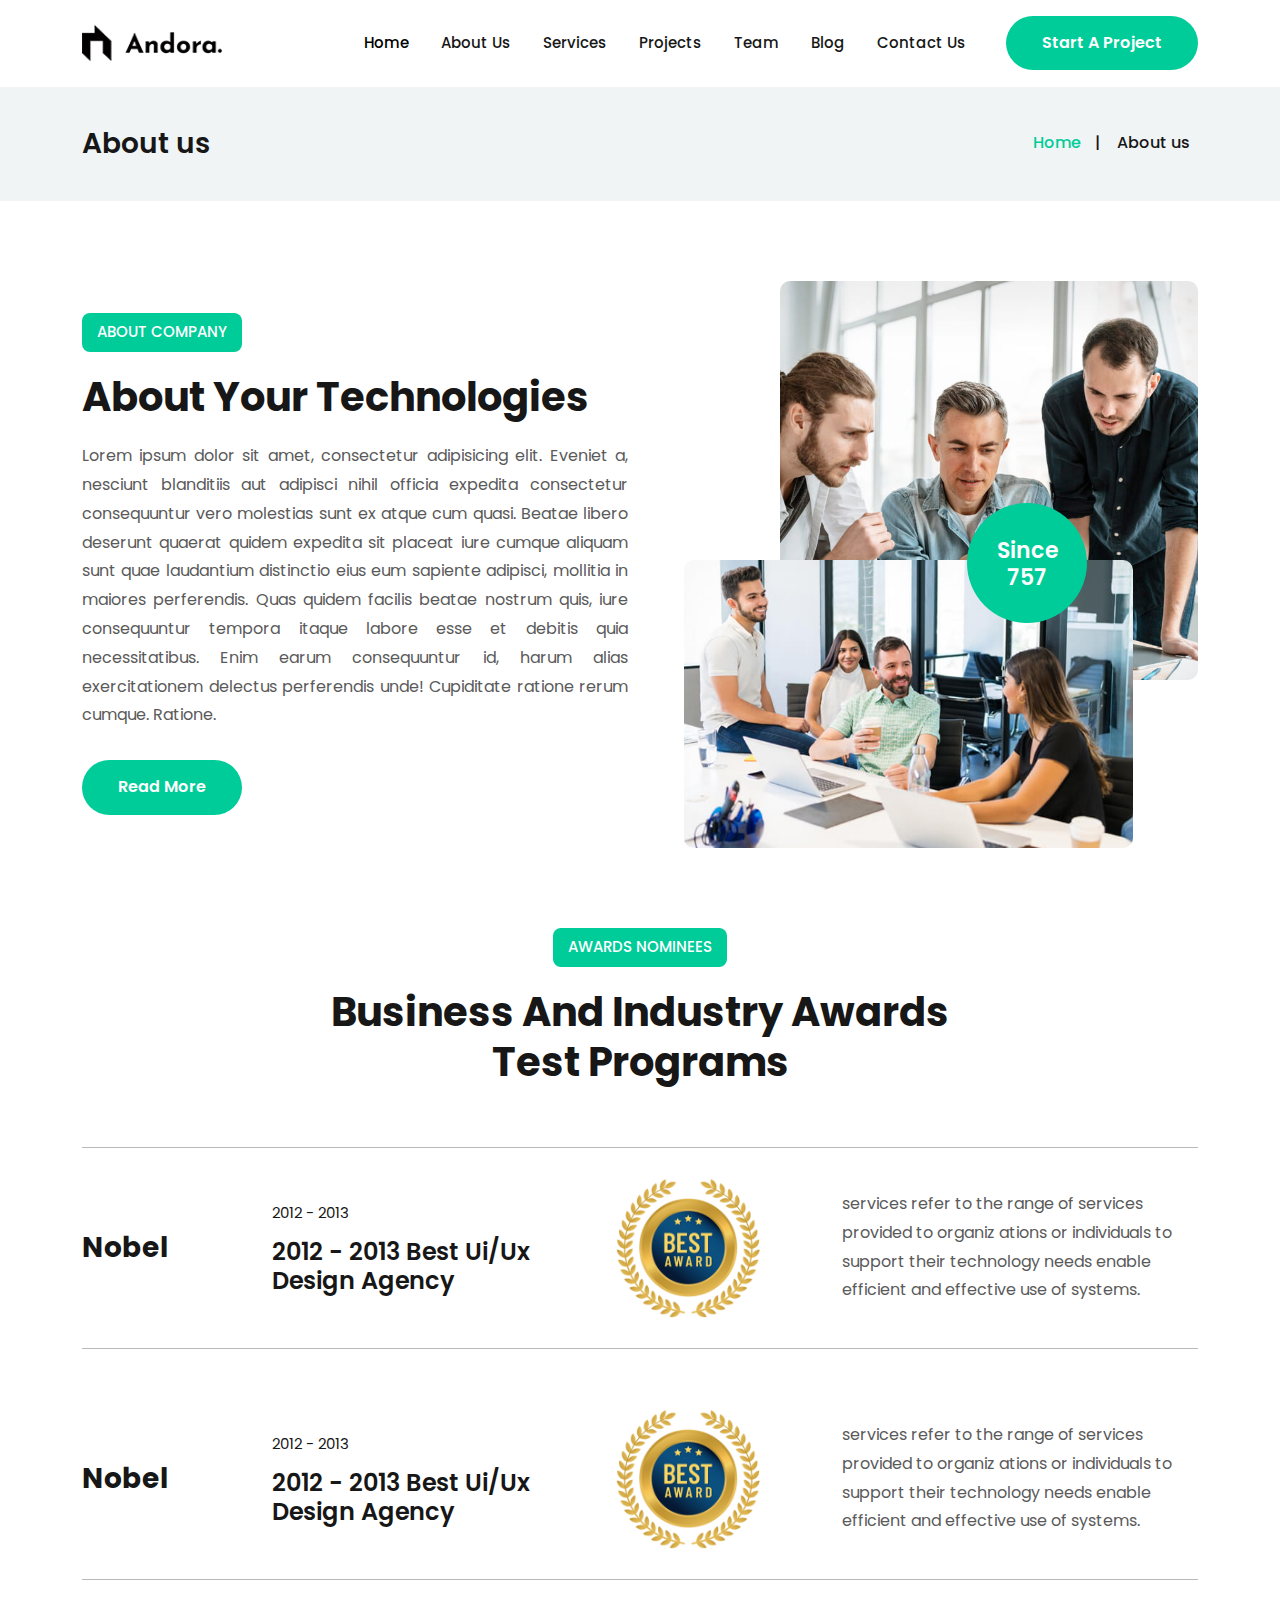
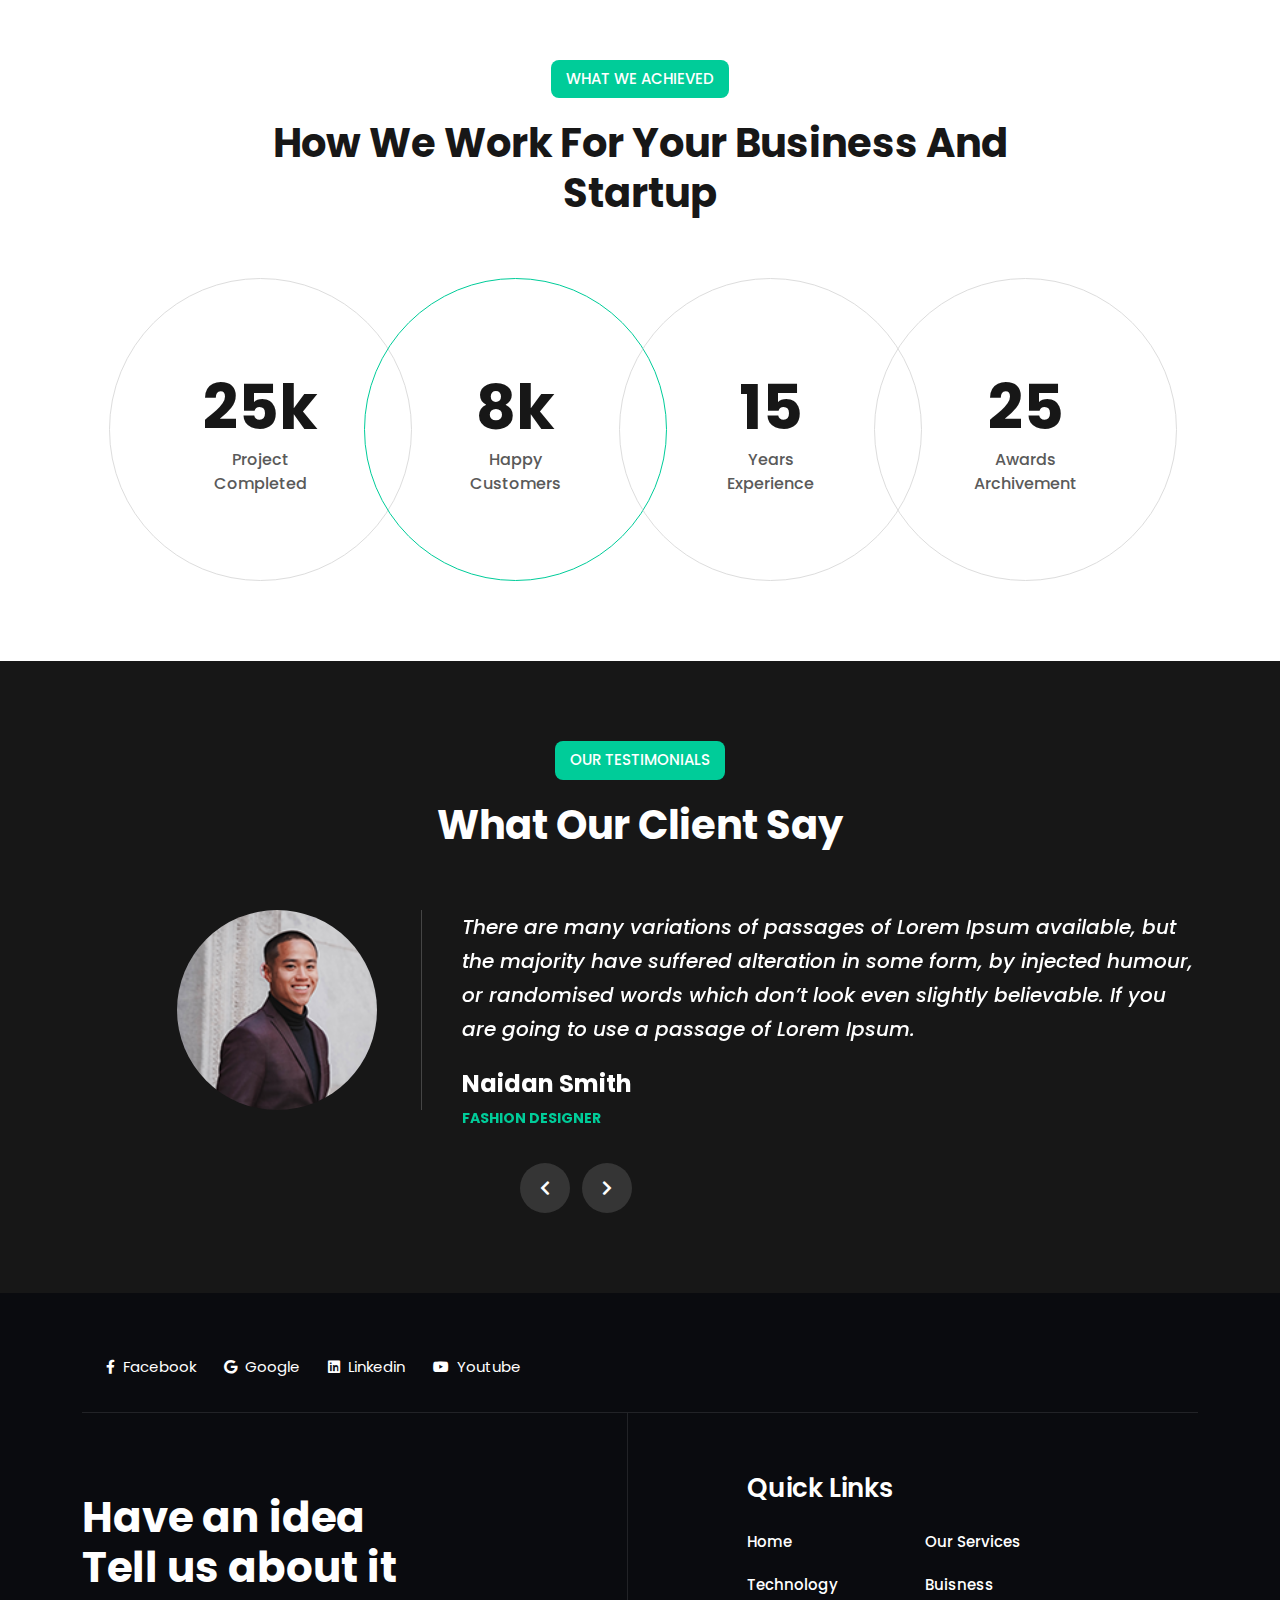
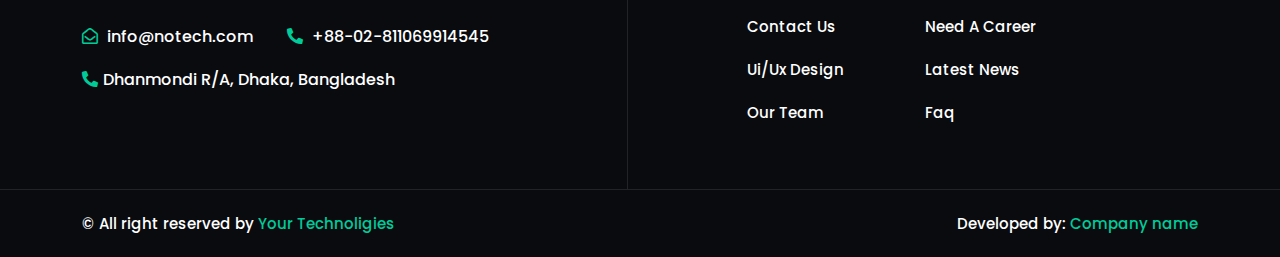
==== commit f43d982c: "r" ====
--- a/about-us.html
+++ b/about-us.html
@@ -266,8 +266,8 @@
                         Best Ui/Ux Design Agency</h4>
                     </div>
                   </div>
-                  <div class="col-lg-3 align-self-center">
-                    <div class="awards--logo text-center">
+                  <div class="col-lg-3 align-self-center my-3 my-lg-0">
+                    <div class="awards--logo text-lg-center">
                       <img src="assets/img/aw-1.png" alt="aw-1">
                     </div>
                   </div>
@@ -296,38 +296,8 @@
                         Best Ui/Ux Design Agency</h4>
                     </div>
                   </div>
-                  <div class="col-lg-3 align-self-center">
-                    <div class="awards--logo text-center">
-                      <img src="assets/img/aw-1.png" alt="aw-1">
-                    </div>
-                  </div>
-                  <div class="col-lg-4 align-self-center">
-                    <div class="awards--description">
-                      <p>services refer to the range of services provided to organiz ations or individuals to support
-                        their
-                        technology needs enable efficient and effective use of systems.</p>
-                    </div>
-                  </div>
-                </div>
-              </a>
-            </div>
-            <div class="awards--item">
-              <a href="" class="d-block w-100">
-                <div class="row">
-                  <div class="col-lg-2 align-self-center">
-                    <div class="awards--title">
-                      <h3>Nobel</h3>
-                    </div>
-                  </div>
-                  <div class="col-lg-3 align-self-center">
-                    <div class="awards--date">
-                      <span>2012 - 2013</span>
-                      <h4>2012 - 2013
-                        Best Ui/Ux Design Agency</h4>
-                    </div>
-                  </div>
-                  <div class="col-lg-3 align-self-center">
-                    <div class="awards--logo text-center">
+                  <div class="col-lg-3 align-self-center my-3 my-lg-0">
+                    <div class="awards--logo text-lg-center">
                       <img src="assets/img/aw-1.png" alt="aw-1">
                     </div>
                   </div>
@@ -361,8 +331,8 @@
           <div class="achievement--main">
             <div class="row">
               <div class="col-lg-11 mx-auto">
-                <div class="row g-0">
-                  <div class="col-lg-3">
+                <div class="row g-4 g-lg-0">
+                  <div class="col-lg-3 col-md-6">
                     <div class="achievement--item text-center">
                       <h3><span class="counter">25</span>k</h3>
                       <p class="text-center">
@@ -370,7 +340,7 @@
                       </p>
                     </div>
                   </div>
-                  <div class="col-lg-3">
+                  <div class="col-lg-3 col-md-6">
                     <div class="achievement--item achievement--item--2 text-center">
                       <h3><span class="counter">8</span>k</h3>
                       <p class="text-center">
@@ -378,7 +348,7 @@
                       </p>
                     </div>
                   </div>
-                  <div class="col-lg-3">
+                  <div class="col-lg-3 col-md-6">
                     <div class="achievement--item text-center">
                       <h3><span class="counter">15</span></h3>
                       <p class="text-center">
@@ -386,7 +356,7 @@
                       </p>
                     </div>
                   </div>
-                  <div class="col-lg-3">
+                  <div class="col-lg-3 col-md-6">
                     <div class="achievement--item text-center">
                       <h3><span class="counter">25</span></h3>
                       <p class="text-center">
--- a/assets/css/style.css
+++ b/assets/css/style.css
@@ -1848,11 +1848,6 @@
 	padding-bottom: 14px;
 }
 
-.blog-sidebar {
-	position: sticky;
-	top: 57px;
-}
-
 .blog-sidebar .sidebar-block {
 	margin-bottom: 24px;
 	margin-left: 40px;
@@ -1925,6 +1920,7 @@
 .blog-sidebar .recent-blog .text a {
 	font-size: 16px;
 	font-weight: 500;
+	line-height: 23px;
 	padding-top: 3px;
 	color: var(--black);
 }
@@ -2069,6 +2065,7 @@
 	font-size: 30px;
 	font-weight: 600;
 	margin-bottom: 20px;
+	line-height: 44px;
 }
 
 .service-details .service-details-main .text .service-info-block {
--- a/assets/css/responsive.css
+++ b/assets/css/responsive.css
@@ -25,6 +25,14 @@
 
   .testimonial .testimonial--bg .testimonial--main .testimonial--image::before {
     right: -45px;
+  }
+
+  .contact .contact-information {
+    padding: 69px 38px;
+  }
+
+  .contact-map {
+    height: 450px;
   }
 }
 
@@ -105,6 +113,55 @@
   .pricing--plan .pricing--plan--main .pricing--plan--item .list-info ul li {
     font-size: 13px;
   }
+
+  footer .footer--bg .footer--main--content .footer--about h4 {
+    font-size: 36px;
+  }
+
+  .blog-sidebar .sidebar-block {
+    margin-left: 0;
+  }
+
+  .blog-details .blog-content .text {
+    padding: 24px;
+  }
+
+  .blog-details .blog-content .text h1 {
+    font-size: 24px;
+    line-height: 36px;
+  }
+
+  .blog-details .blog-content .image .overlay ul li {
+    padding: 2px 8px;
+    font-size: 14px;
+  }
+
+  .blog-details .blog-content .image .overlay {
+    padding-top: 10px;
+    padding-bottom: 10px;
+  }
+
+  .team_member_item .text h4 {
+    font-size: 20px;
+  }
+
+  .team_member_item {
+    height: 357px;
+  }
+
+  .team_member_item .text span {
+    font-size: 14px;
+  }
+
+  .projects_list_area .project_item .text .title {
+    font-size: 18px;
+    line-height: 28px;
+  }
+
+  .service-details .service-details-main .text .service-title {
+    font-size: 26px;
+    line-height: 38px;
+  }
 }
 
 @media (max-width:991.98px) {
@@ -161,9 +218,50 @@
   footer .footer--bg .footer--main--content .footer--links {
     padding-top: 0;
   }
-  .footer--btm .text.text-end{
+
+  .footer--btm .text.text-end {
     text-align: left !important;
     margin-top: 10px;
+  }
+
+  .contact .contact-information {
+    margin-top: 40px;
+  }
+
+  .bread_crumb .faq_content ul li {
+    padding: 0px;
+    margin: 0;
+    margin-right: 28px;
+  }
+
+  .bread_crumb .faq_content ul li::before {
+    right: -20px;
+  }
+
+  .bread_crumb .faq_content h3 {
+    font-size: 26px;
+    margin-bottom: 10px;
+  }
+
+  .contact .contact-information .contact-info-item+.contact-info-item {
+    margin-top: 30px;
+  }
+
+  .contact .contact-information .contact-info-item ul .title {
+    font-size: 17px;
+  }
+
+  .blog-details .blog-content .text h2 {
+    font-size: 23px;
+    line-height: 30px;
+  }
+
+  .blog-details .blog-sidebar {
+    margin-top: 40px;
+  }
+
+  .projects_list_area .nav-link {
+    margin-bottom: 20px;
   }
 }
 
@@ -478,6 +576,37 @@
   .footer--btm .text {
     text-align: left !important;
   }
+
+  footer .footer--bg .footer--main--content .footer--about h4 {
+    font-size: 28px;
+  }
+
+  .news--item .news--text .news--title {
+    font-size: 17px;
+    margin-top: 8px;
+    margin-bottom: 17px;
+  }
+
+  .news--item .news--text .dates ul li {
+    font-size: 13px;
+  }
+
+  .service-details .service-details-main .text .service-title {
+    font-size: 19px;
+    line-height: 34px;
+  }
+
+  .service-details .service-details-main .text .service-inner-title {
+    font-size: 21px;
+  }
+
+  .blog-sidebar .sidebar-block h4 {
+    font-size: 20px;
+  }
+
+  .service-details .service-details-main .text .inner-content-image .image {
+    margin-top: 10px;
+  }
 }
 
 @media (max-width: 575.98px) {
@@ -792,6 +921,54 @@
   .footer--btm .text {
     text-align: left !important;
   }
+
+  .blog-details .blog-content .text {
+    padding: 14px;
+  }
+
+  .blog-details .blog-content .image .overlay {
+    padding-left: 0;
+  }
+
+  .blog-details .blog-content .image .overlay ul li {
+    padding: 0px 8px;
+    font-size: 14px;
+  }
+
+  .blog-details .blog-content .text h1 {
+    font-size: 20px;
+    line-height: 29px;
+  }
+
+  .blog-details .blog-content .text h2 {
+    font-size: 18px;
+    line-height: 30px;
+  }
+
+  .blog-sidebar .recent-blog .text a {
+    font-size: 15px;
+  }
+
+  .team_member_item {
+    height: auto;
+  }
+
+  .team_member_item .text .social {
+    opacity: 1;
+    visibility: visible;
+  }
+
+  .team_member_item:hover .text {
+    transform: unset;
+  }
+
+  .projects_list_area .nav-item {
+    width: 100%;
+  }
+
+  .projects_list_area .nav-link {
+    width: 100%;
+  }
 }
 
 /*# sourceMappingURL=responsive.css.map */